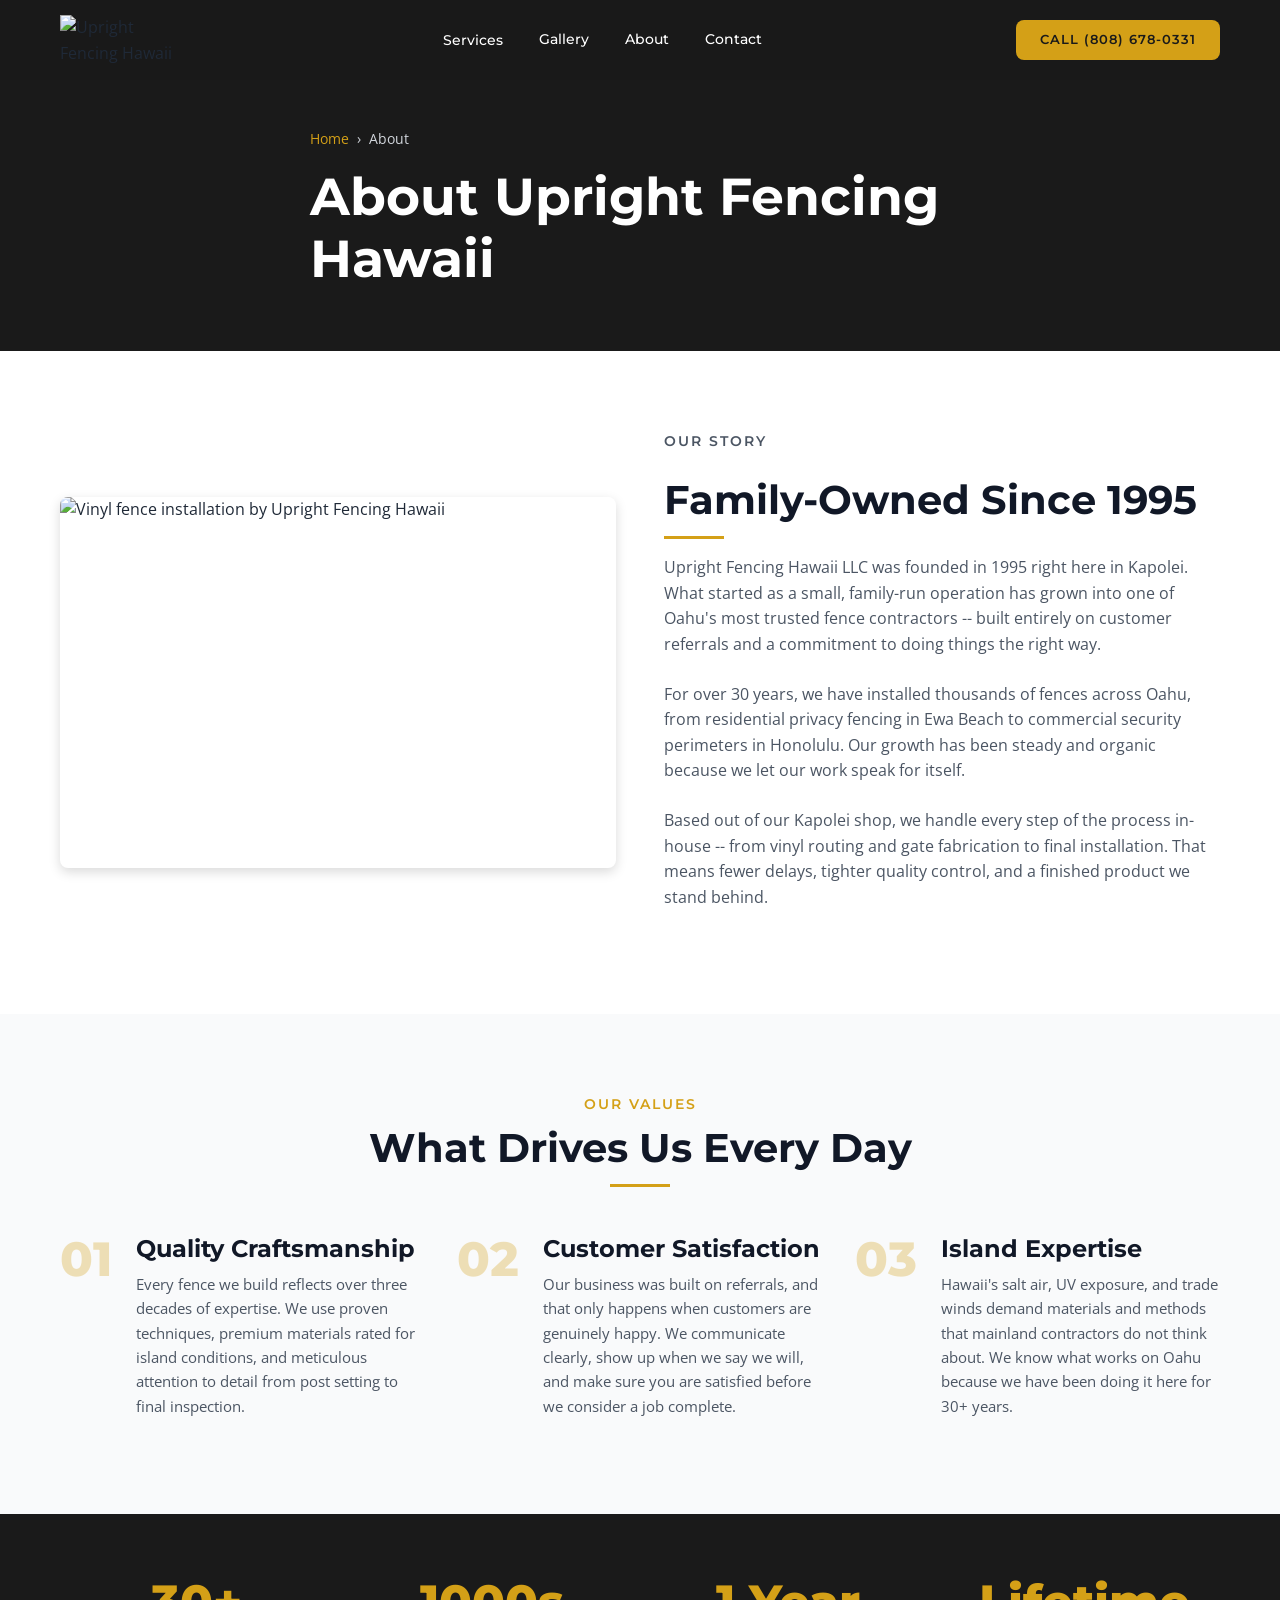
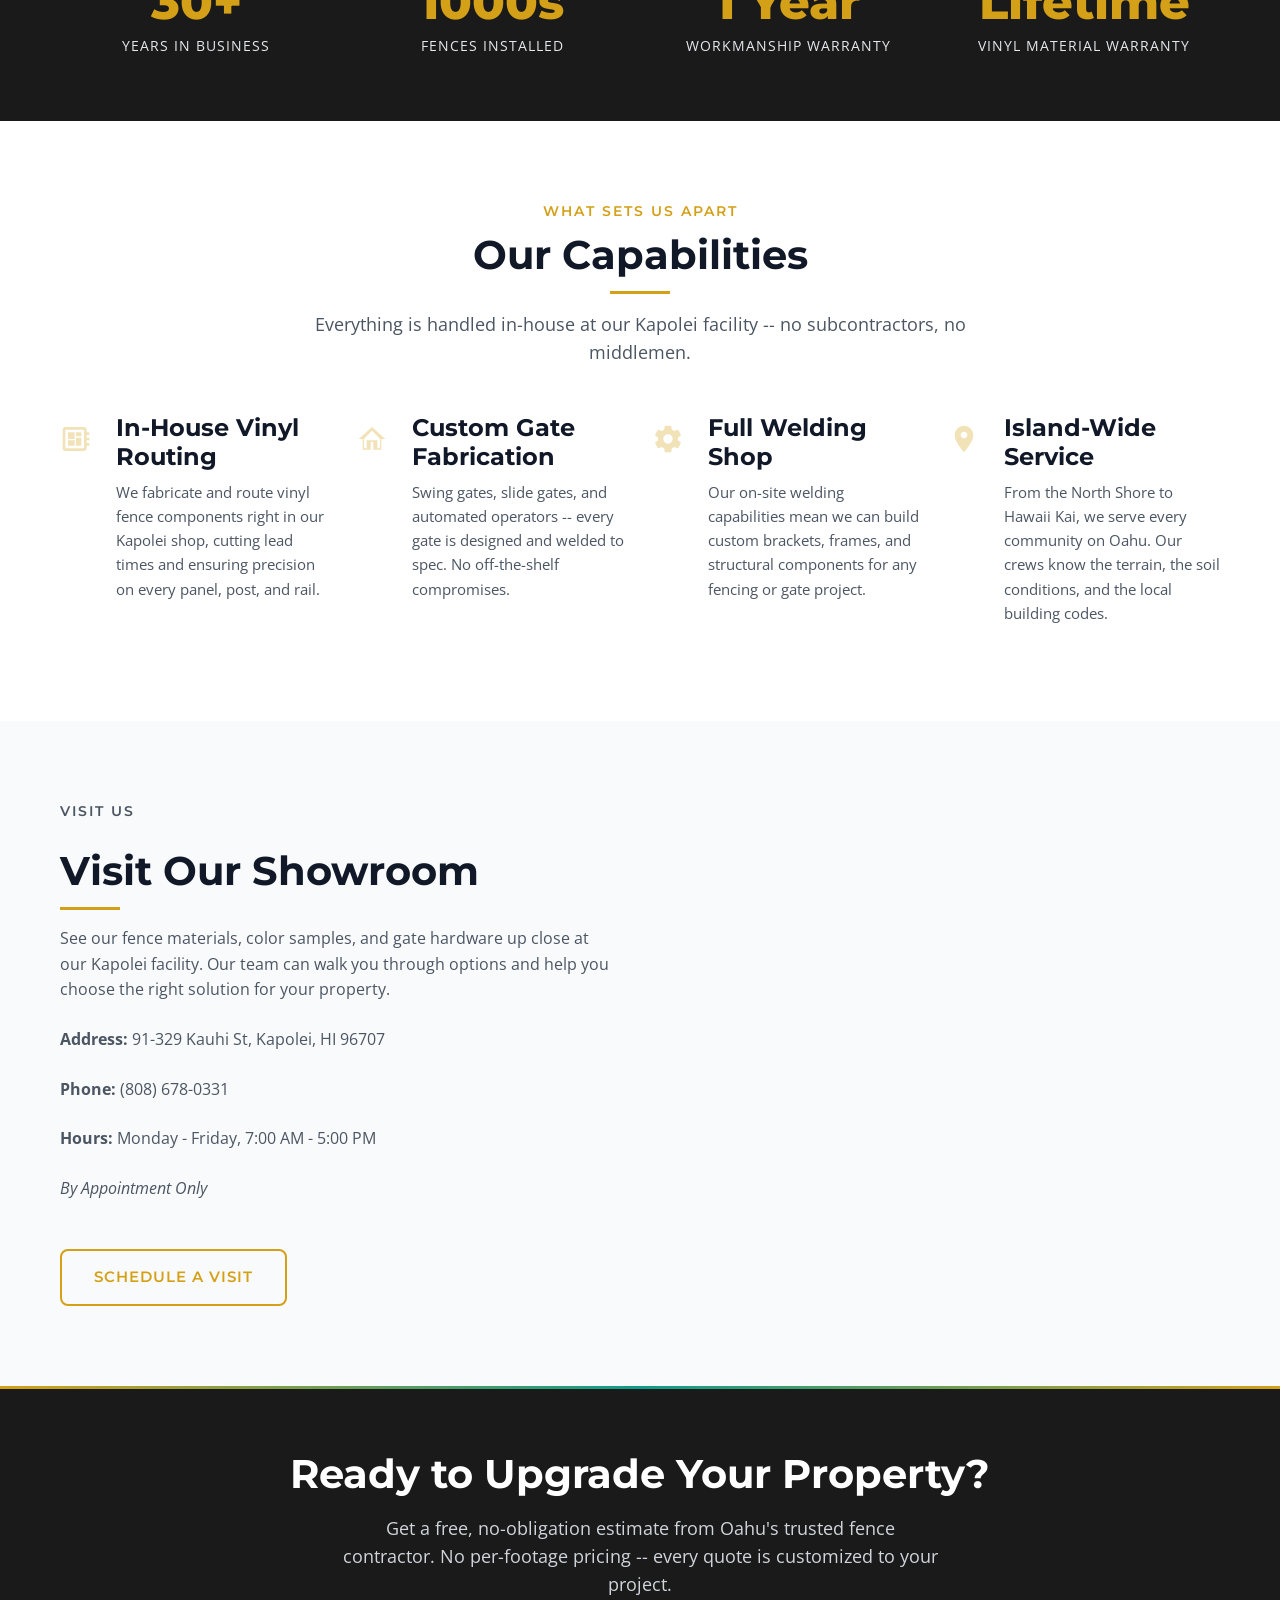
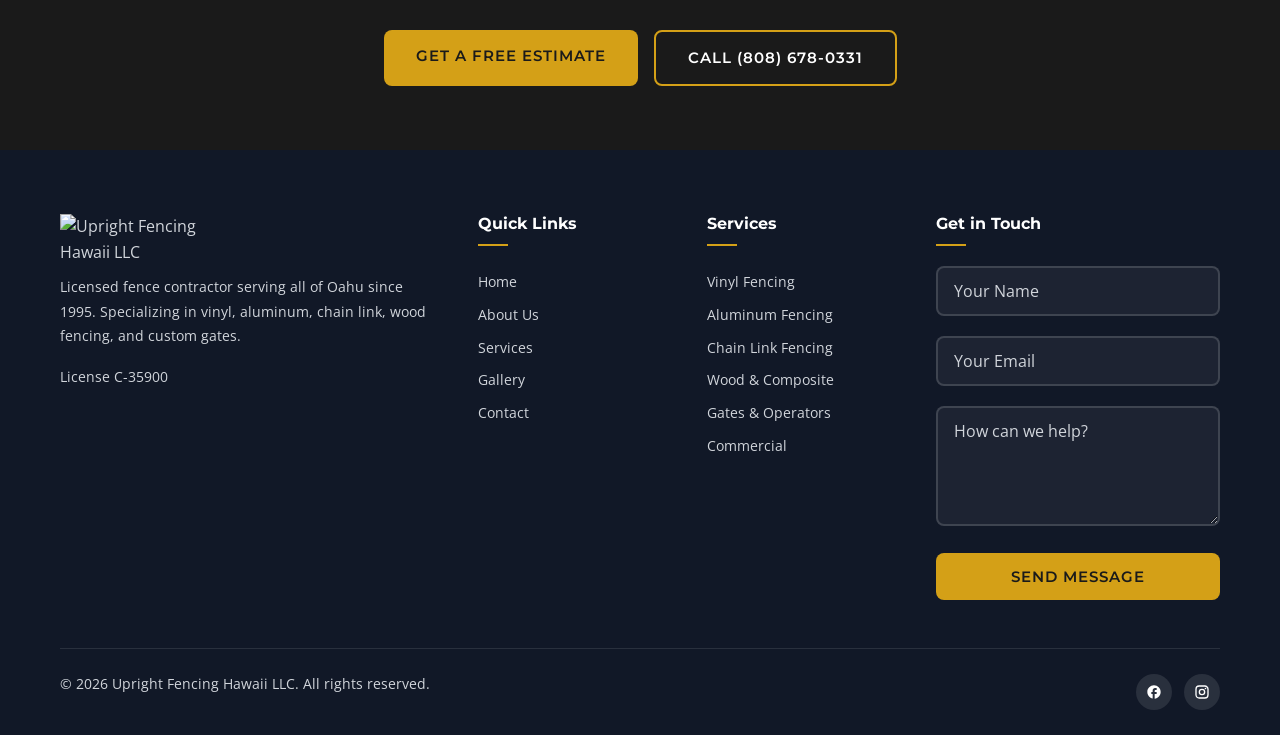
==== about.html @ 3d5734d8 "Complete Upright Fencing Hawaii site rebuild - 11 HTML pages, CSS, JS, sitemap, robots.txt Co-Author" ====
<!DOCTYPE html>
<html lang="en">
<head>
  <meta charset="UTF-8">
  <meta name="viewport" content="width=device-width, initial-scale=1.0">
  <title>About Upright Fencing Hawaii | 30+ Years Serving Oahu</title>
  <meta name="description" content="Family-owned fence contractor in Kapolei since 1995. In-house vinyl fabrication, custom gate welding, and expert installation across Oahu. License C-35900.">
  <link rel="canonical" href="https://uprightfencing.com/about.html">
  <meta property="og:title" content="About Upright Fencing Hawaii | 30+ Years Serving Oahu">
  <meta property="og:description" content="Family-owned fence contractor in Kapolei since 1995. In-house vinyl fabrication, custom gate welding, and expert installation across Oahu.">
  <meta property="og:image" content="https://uprightfencing.com/images/upright-logo.jpg">
  <meta property="og:url" content="https://uprightfencing.com/about.html">
  <meta property="og:type" content="website">
  <meta name="twitter:card" content="summary_large_image">
  <link rel="preconnect" href="https://fonts.googleapis.com">
  <link rel="preconnect" href="https://fonts.gstatic.com" crossorigin>
  <link href="https://fonts.googleapis.com/css2?family=Montserrat:wght@400;500;600;700;800&family=Open+Sans:wght@400;500;600&display=swap" rel="stylesheet">
  <link rel="stylesheet" href="css/style.css">

  <!-- LocalBusiness Schema -->
  <script type="application/ld+json">
  {
    "@context": "https://schema.org",
    "@type": "FenceContractor",
    "name": "Upright Fencing Hawaii LLC",
    "image": "https://uprightfencing.com/images/upright-logo.jpg",
    "url": "https://uprightfencing.com",
    "telephone": "(808) 678-0331",
    "address": {
      "@type": "PostalAddress",
      "streetAddress": "91-329 Kauhi Street",
      "addressLocality": "Kapolei",
      "addressRegion": "HI",
      "postalCode": "96707",
      "addressCountry": "US"
    },
    "geo": {
      "@type": "GeoCoordinates",
      "latitude": 21.3340,
      "longitude": -158.0858
    },
    "areaServed": {
      "@type": "Place",
      "name": "Oahu, Hawaii"
    },
    "foundingDate": "1995",
    "description": "Licensed fence contractor serving Oahu since 1995. Specializing in vinyl, aluminum, chain link, wood fencing and custom gates.",
    "priceRange": "$$",
    "openingHours": "Mo-Fr 07:00-17:00",
    "sameAs": [
      "https://www.facebook.com/689388351118284",
      "https://www.instagram.com/uprightfencinghawaii/"
    ],
    "hasCredential": {
      "@type": "EducationalOccupationalCredential",
      "credentialCategory": "Contractor License",
      "recognizedBy": {
        "@type": "Organization",
        "name": "State of Hawaii"
      },
      "name": "C-35900"
    }
  }
  </script>
</head>
<body>
  <!-- Preloader -->
  <div class="preloader" aria-hidden="true">
    <img src="images/upright-logo.jpg" alt="Upright Fencing Hawaii" width="280" height="108">
  </div>

  <!-- Header -->
  <header class="site-header">
    <div class="header-inner">
      <a href="index.html" class="header-logo">
        <img src="images/upright-logo.jpg" alt="Upright Fencing Hawaii LLC" width="200" height="77">
      </a>

      <nav class="nav-links">
        <div class="nav-dropdown">
          <a href="services.html">Services</a>
          <div class="dropdown-menu">
            <a href="vinyl-fencing.html">Vinyl Fencing</a>
            <a href="aluminum-fencing.html">Aluminum Fencing</a>
            <a href="chain-link-fencing.html">Chain Link Fencing</a>
            <a href="wood-fencing.html">Wood &amp; Composite</a>
            <a href="gates.html">Gates &amp; Operators</a>
            <a href="commercial-fencing.html">Commercial &amp; Industrial</a>
          </div>
        </div>
        <a href="gallery.html">Gallery</a>
        <a href="about.html">About</a>
        <a href="contact.html">Contact</a>
      </nav>

      <div class="header-cta">
        <a href="tel:8086780331" class="btn btn-primary">Call (808) 678-0331</a>
      </div>

      <button class="hamburger" aria-label="Toggle navigation">
        <span></span><span></span><span></span>
      </button>
    </div>
  </header>

  <!-- Mobile Menu -->
  <div class="mobile-overlay"></div>
  <nav class="mobile-menu">
    <a href="index.html">Home</a>
    <a href="services.html">Services</a>
    <div class="mobile-sub">
      <a href="vinyl-fencing.html">Vinyl Fencing</a>
      <a href="aluminum-fencing.html">Aluminum Fencing</a>
      <a href="chain-link-fencing.html">Chain Link Fencing</a>
      <a href="wood-fencing.html">Wood &amp; Composite</a>
      <a href="gates.html">Gates &amp; Operators</a>
      <a href="commercial-fencing.html">Commercial &amp; Industrial</a>
    </div>
    <a href="gallery.html">Gallery</a>
    <a href="about.html">About</a>
    <a href="contact.html">Contact</a>
    <div class="mobile-menu-cta">
      <a href="tel:8086780331" class="btn btn-primary">Call (808) 678-0331</a>
    </div>
  </nav>

  <main>
    <!-- Page Hero -->
    <section class="page-hero">
      <img class="hero-bg" src="images/874_Upright_Fencing.jpg" alt="Upright Fencing Hawaii fence installation" width="874" height="600" loading="eager">
      <div class="hero-overlay"></div>
      <div class="container hero-content">
        <nav class="breadcrumb" aria-label="Breadcrumb">
          <a href="index.html">Home</a> <span>&rsaquo;</span> <span>About</span>
        </nav>
        <h1>About Upright Fencing Hawaii</h1>
      </div>
    </section>

    <!-- Company Story -->
    <section class="section">
      <div class="container">
        <div class="split-section">
          <div class="split-image reveal">
            <img src="images/600_HPIM0791.JPG" alt="Vinyl fence installation by Upright Fencing Hawaii" loading="lazy" width="600" height="400">
          </div>
          <div class="split-text reveal">
            <p class="section-label">Our Story</p>
            <h2>Family-Owned Since 1995</h2>
            <p>Upright Fencing Hawaii LLC was founded in 1995 right here in Kapolei. What started as a small, family-run operation has grown into one of Oahu's most trusted fence contractors -- built entirely on customer referrals and a commitment to doing things the right way.</p>
            <p>For over 30 years, we have installed thousands of fences across Oahu, from residential privacy fencing in Ewa Beach to commercial security perimeters in Honolulu. Our growth has been steady and organic because we let our work speak for itself.</p>
            <p>Based out of our Kapolei shop, we handle every step of the process in-house -- from vinyl routing and gate fabrication to final installation. That means fewer delays, tighter quality control, and a finished product we stand behind.</p>
          </div>
        </div>
      </div>
    </section>

    <!-- Our Values -->
    <section class="section section-alt">
      <div class="container">
        <div class="text-center" style="margin-bottom: 3rem;">
          <p class="section-label">Our Values</p>
          <h2 class="section-title centered">What Drives Us Every Day</h2>
        </div>
        <div class="grid-3">
          <div class="benefit-card reveal">
            <div class="benefit-number">01</div>
            <div class="benefit-content">
              <h3>Quality Craftsmanship</h3>
              <p>Every fence we build reflects over three decades of expertise. We use proven techniques, premium materials rated for island conditions, and meticulous attention to detail from post setting to final inspection.</p>
            </div>
          </div>
          <div class="benefit-card reveal">
            <div class="benefit-number">02</div>
            <div class="benefit-content">
              <h3>Customer Satisfaction</h3>
              <p>Our business was built on referrals, and that only happens when customers are genuinely happy. We communicate clearly, show up when we say we will, and make sure you are satisfied before we consider a job complete.</p>
            </div>
          </div>
          <div class="benefit-card reveal">
            <div class="benefit-number">03</div>
            <div class="benefit-content">
              <h3>Island Expertise</h3>
              <p>Hawaii's salt air, UV exposure, and trade winds demand materials and methods that mainland contractors do not think about. We know what works on Oahu because we have been doing it here for 30+ years.</p>
            </div>
          </div>
        </div>
      </div>
    </section>

    <!-- Stats -->
    <section class="stats">
      <div class="container">
        <div class="grid-4">
          <div class="stat-item">
            <div class="stat-number" data-count="30" data-suffix="+">30+</div>
            <div class="stat-label">Years in Business</div>
          </div>
          <div class="stat-item">
            <div class="stat-number" data-count="1000" data-suffix="s">1000s</div>
            <div class="stat-label">Fences Installed</div>
          </div>
          <div class="stat-item">
            <div class="stat-number" data-count="1" data-suffix=" Year">1 Year</div>
            <div class="stat-label">Workmanship Warranty</div>
          </div>
          <div class="stat-item">
            <div class="stat-number">Lifetime</div>
            <div class="stat-label">Vinyl Material Warranty</div>
          </div>
        </div>
      </div>
    </section>

    <!-- Our Capabilities -->
    <section class="section">
      <div class="container">
        <div class="text-center" style="margin-bottom: 3rem;">
          <p class="section-label">What Sets Us Apart</p>
          <h2 class="section-title centered">Our Capabilities</h2>
          <p class="section-subtitle centered">Everything is handled in-house at our Kapolei facility -- no subcontractors, no middlemen.</p>
        </div>
        <div class="grid-4">
          <div class="benefit-card reveal">
            <div class="benefit-number">
              <svg viewBox="0 0 24 24" width="32" height="32" style="fill: var(--gold);"><path d="M22 9V7h-2V5c0-1.1-.9-2-2-2H4c-1.1 0-2 .9-2 2v14c0 1.1.9 2 2 2h14c1.1 0 2-.9 2-2v-2h2v-2h-2v-2h2v-2h-2V9h2zm-4 10H4V5h14v14zM6 13h5v4H6v-4zm6-6h4v3h-4V7zM6 7h5v5H6V7zm6 4h4v6h-4v-6z"/></svg>
            </div>
            <div class="benefit-content">
              <h3>In-House Vinyl Routing</h3>
              <p>We fabricate and route vinyl fence components right in our Kapolei shop, cutting lead times and ensuring precision on every panel, post, and rail.</p>
            </div>
          </div>
          <div class="benefit-card reveal">
            <div class="benefit-number">
              <svg viewBox="0 0 24 24" width="32" height="32" style="fill: var(--gold);"><path d="M12 3L2 12h3v8h6v-6h2v6h6v-8h3L12 3zm0 2.84L18 12v7h-2v-6H8v6H6v-7l6-6.16z"/></svg>
            </div>
            <div class="benefit-content">
              <h3>Custom Gate Fabrication</h3>
              <p>Swing gates, slide gates, and automated operators -- every gate is designed and welded to spec. No off-the-shelf compromises.</p>
            </div>
          </div>
          <div class="benefit-card reveal">
            <div class="benefit-number">
              <svg viewBox="0 0 24 24" width="32" height="32" style="fill: var(--gold);"><path d="M19.43 12.98c.04-.32.07-.64.07-.98s-.03-.66-.07-.98l2.11-1.65c.19-.15.24-.42.12-.64l-2-3.46c-.12-.22-.39-.3-.61-.22l-2.49 1c-.52-.4-1.08-.73-1.69-.98l-.38-2.65C14.46 2.18 14.25 2 14 2h-4c-.25 0-.46.18-.49.42l-.38 2.65c-.61.25-1.17.59-1.69.98l-2.49-1c-.23-.09-.49 0-.61.22l-2 3.46c-.13.22-.07.49.12.64l2.11 1.65c-.04.32-.07.65-.07.98s.03.66.07.98l-2.11 1.65c-.19.15-.24.42-.12.64l2 3.46c.12.22.39.3.61.22l2.49-1c.52.4 1.08.73 1.69.98l.38 2.65c.03.24.24.42.49.42h4c.25 0 .46-.18.49-.42l.38-2.65c.61-.25 1.17-.59 1.69-.98l2.49 1c.23.09.49 0 .61-.22l2-3.46c.12-.22.07-.49-.12-.64l-2.11-1.65zM12 15.5c-1.93 0-3.5-1.57-3.5-3.5s1.57-3.5 3.5-3.5 3.5 1.57 3.5 3.5-1.57 3.5-3.5 3.5z"/></svg>
            </div>
            <div class="benefit-content">
              <h3>Full Welding Shop</h3>
              <p>Our on-site welding capabilities mean we can build custom brackets, frames, and structural components for any fencing or gate project.</p>
            </div>
          </div>
          <div class="benefit-card reveal">
            <div class="benefit-number">
              <svg viewBox="0 0 24 24" width="32" height="32" style="fill: var(--gold);"><path d="M12 2C8.13 2 5 5.13 5 9c0 5.25 7 13 7 13s7-7.75 7-13c0-3.87-3.13-7-7-7zm0 9.5c-1.38 0-2.5-1.12-2.5-2.5s1.12-2.5 2.5-2.5 2.5 1.12 2.5 2.5-1.12 2.5-2.5 2.5z"/></svg>
            </div>
            <div class="benefit-content">
              <h3>Island-Wide Service</h3>
              <p>From the North Shore to Hawaii Kai, we serve every community on Oahu. Our crews know the terrain, the soil conditions, and the local building codes.</p>
            </div>
          </div>
        </div>
      </div>
    </section>

    <!-- Showroom -->
    <section class="section section-alt">
      <div class="container">
        <div class="split-section">
          <div class="split-text reveal">
            <p class="section-label">Visit Us</p>
            <h2>Visit Our Showroom</h2>
            <p>See our fence materials, color samples, and gate hardware up close at our Kapolei facility. Our team can walk you through options and help you choose the right solution for your property.</p>
            <div style="margin-top: 1.5rem;">
              <p><strong>Address:</strong> 91-329 Kauhi St, Kapolei, HI 96707</p>
              <p><strong>Phone:</strong> <a href="tel:8086780331">(808) 678-0331</a></p>
              <p><strong>Hours:</strong> Monday - Friday, 7:00 AM - 5:00 PM</p>
              <p style="margin-top: 1rem; font-style: italic;">By Appointment Only</p>
            </div>
            <a href="contact.html" class="btn btn-outline" style="margin-top: 1.5rem;">Schedule a Visit</a>
          </div>
          <div class="split-image reveal">
            <iframe src="https://www.google.com/maps/embed?pb=!1m18!1m12!1m3!1d3718.123456!2d-158.0858!3d21.3340!2m3!1f0!2f0!3f0!3m2!1i1024!2i768!4f13.1!3m3!1m2!1s0x0%3A0x0!2zMjHCsDIwJzAyLjQiTiAxNTjCsDA1JzA4LjkiVw!5e0!3m2!1sen!2sus!4v1234567890" width="600" height="400" style="border:0; border-radius: 12px; width: 100%; height: 100%; min-height: 350px;" allowfullscreen="" loading="lazy" referrerpolicy="no-referrer-when-downgrade" title="Upright Fencing Hawaii location"></iframe>
          </div>
        </div>
      </div>
    </section>

    <!-- CTA Banner -->
    <section class="cta-banner">
      <div class="container">
        <h2>Ready to Upgrade Your Property?</h2>
        <p>Get a free, no-obligation estimate from Oahu's trusted fence contractor. No per-footage pricing -- every quote is customized to your project.</p>
        <div class="cta-buttons">
          <a href="contact.html" class="btn btn-primary">Get a Free Estimate</a>
          <a href="tel:8086780331" class="btn btn-secondary">Call (808) 678-0331</a>
        </div>
      </div>
    </section>
  </main>

  <!-- Footer -->
  <footer class="site-footer">
    <div class="container">
      <div class="footer-grid">
        <div class="footer-brand">
          <img src="images/upright-logo.jpg" alt="Upright Fencing Hawaii LLC" width="180" height="69">
          <p>Licensed fence contractor serving all of Oahu since 1995. Specializing in vinyl, aluminum, chain link, wood fencing, and custom gates.</p>
          <p style="margin-top: 0.5rem; font-size: 0.85rem;">License C-35900</p>
        </div>

        <div class="footer-col">
          <h4>Quick Links</h4>
          <div class="footer-links">
            <a href="index.html">Home</a>
            <a href="about.html">About Us</a>
            <a href="services.html">Services</a>
            <a href="gallery.html">Gallery</a>
            <a href="contact.html">Contact</a>
          </div>
        </div>

        <div class="footer-col">
          <h4>Services</h4>
          <div class="footer-links">
            <a href="vinyl-fencing.html">Vinyl Fencing</a>
            <a href="aluminum-fencing.html">Aluminum Fencing</a>
            <a href="chain-link-fencing.html">Chain Link Fencing</a>
            <a href="wood-fencing.html">Wood &amp; Composite</a>
            <a href="gates.html">Gates &amp; Operators</a>
            <a href="commercial-fencing.html">Commercial</a>
          </div>
        </div>

        <div class="footer-col footer-contact">
          <h4>Get in Touch</h4>
          <form action="https://formspree.io/f/YOUR_FORM_ID" method="POST">
            <div class="form-group">
              <input type="text" name="name" placeholder="Your Name" required>
            </div>
            <div class="form-group">
              <input type="email" name="email" placeholder="Your Email" required>
            </div>
            <div class="form-group">
              <textarea name="message" placeholder="How can we help?" rows="3" required></textarea>
            </div>
            <button type="submit" class="btn btn-primary" style="width: 100%;">Send Message</button>
          </form>
        </div>
      </div>

      <div class="footer-bottom">
        <p>&copy; <span class="current-year">2026</span> Upright Fencing Hawaii LLC. All rights reserved.</p>
        <div class="social-links">
          <a href="https://www.facebook.com/689388351118284" target="_blank" rel="noopener noreferrer" aria-label="Facebook">
            <svg viewBox="0 0 24 24"><path d="M22 12c0-5.52-4.48-10-10-10S2 6.48 2 12c0 4.84 3.44 8.87 8 9.8V15H8v-3h2V9.5C10 7.57 11.57 6 13.5 6H16v3h-2c-.55 0-1 .45-1 1v2h3v3h-3v6.95c5.05-.5 9-4.76 9-9.95z"/></svg>
          </a>
          <a href="https://www.instagram.com/uprightfencinghawaii/" target="_blank" rel="noopener noreferrer" aria-label="Instagram">
            <svg viewBox="0 0 24 24"><path d="M7.8 2h8.4C19.4 2 22 4.6 22 7.8v8.4a5.8 5.8 0 01-5.8 5.8H7.8C4.6 22 2 19.4 2 16.2V7.8A5.8 5.8 0 017.8 2zm-.2 2A3.6 3.6 0 004 7.6v8.8C4 18.39 5.61 20 7.6 20h8.8a3.6 3.6 0 003.6-3.6V7.6C20 5.61 18.39 4 16.4 4H7.6zm9.65 1.5a1.25 1.25 0 110 2.5 1.25 1.25 0 010-2.5zM12 7a5 5 0 110 10 5 5 0 010-10zm0 2a3 3 0 100 6 3 3 0 000-6z"/></svg>
          </a>
        </div>
      </div>
    </div>
  </footer>

  <!-- Lightbox -->
  <div class="lightbox">
    <button class="lightbox-close" aria-label="Close">&times;</button>
    <img src="" alt="">
  </div>

  <script src="https://cdnjs.cloudflare.com/ajax/libs/gsap/3.12.5/gsap.min.js"></script>
  <script src="https://cdnjs.cloudflare.com/ajax/libs/gsap/3.12.5/ScrollTrigger.min.js"></script>
  <script src="js/main.js"></script>
</body>
</html>
---- css/style.css ----
/* ============================================
   UPRIGHT FENCING HAWAII LLC - Main Stylesheet
   ============================================ */

/* --- Reset & Base --- */
*, *::before, *::after {
  margin: 0;
  padding: 0;
  box-sizing: border-box;
}

html {
  scroll-behavior: smooth;
  -webkit-text-size-adjust: 100%;
}

body {
  font-family: var(--font-body);
  font-size: 16px;
  line-height: 1.6;
  color: var(--gray-800);
  background: var(--white);
  overflow-x: hidden;
}

img {
  max-width: 100%;
  height: auto;
  display: block;
}

a {
  color: inherit;
  text-decoration: none;
}

ul, ol {
  list-style: none;
}

button {
  cursor: pointer;
  border: none;
  background: none;
  font-family: inherit;
}

/* --- CSS Custom Properties --- */
:root {
  --black: #1a1a1a;
  --gold: #D4A017;
  --gold-light: #E8B830;
  --gold-dark: #B8860B;
  --teal: #0E9C8A;
  --teal-dark: #0A7A6C;
  --white: #ffffff;
  --gray-50: #f9fafb;
  --gray-100: #f3f4f6;
  --gray-200: #e5e7eb;
  --gray-300: #d1d5db;
  --gray-600: #4b5563;
  --gray-800: #1f2937;
  --gray-900: #111827;
  --font-heading: 'Montserrat', system-ui, -apple-system, sans-serif;
  --font-body: 'Open Sans', system-ui, -apple-system, sans-serif;
  --max-width: 1200px;
  --header-height: 80px;
  --transition: 0.3s ease;
  --shadow-sm: 0 1px 3px rgba(0,0,0,0.12);
  --shadow-md: 0 4px 12px rgba(0,0,0,0.15);
  --shadow-lg: 0 8px 30px rgba(0,0,0,0.2);
  --radius: 8px;
}

/* --- Typography --- */
h1, h2, h3, h4, h5, h6 {
  font-family: var(--font-heading);
  font-weight: 700;
  line-height: 1.2;
  color: var(--gray-900);
}

h1 { font-size: clamp(2rem, 5vw, 3.25rem); }
h2 { font-size: clamp(1.5rem, 4vw, 2.5rem); }
h3 { font-size: clamp(1.2rem, 3vw, 1.5rem); }
h4 { font-size: 1.125rem; }

p { margin-bottom: 1rem; }

.section-label {
  font-family: var(--font-heading);
  font-size: 0.85rem;
  font-weight: 600;
  text-transform: uppercase;
  letter-spacing: 2px;
  color: var(--gold);
  margin-bottom: 0.5rem;
}

.section-title {
  margin-bottom: 1rem;
  position: relative;
}

.section-title::after {
  content: '';
  display: block;
  width: 60px;
  height: 3px;
  background: var(--gold);
  margin-top: 0.75rem;
}

.section-title.centered::after {
  margin-left: auto;
  margin-right: auto;
}

.section-subtitle {
  font-size: 1.1rem;
  color: var(--gray-600);
  max-width: 700px;
}

.section-subtitle.centered {
  margin-left: auto;
  margin-right: auto;
}

.text-center { text-align: center; }

/* --- Layout Helpers --- */
.container {
  width: 100%;
  max-width: var(--max-width);
  margin: 0 auto;
  padding: 0 1.25rem;
}

.section {
  padding: 5rem 0;
}

.section-alt {
  background: var(--gray-50);
}

.grid-2 {
  display: grid;
  grid-template-columns: 1fr;
  gap: 2rem;
}

.grid-3 {
  display: grid;
  grid-template-columns: 1fr;
  gap: 2rem;
}

.grid-4 {
  display: grid;
  grid-template-columns: 1fr;
  gap: 1.5rem;
}

@media (min-width: 768px) {
  .grid-2 { grid-template-columns: repeat(2, 1fr); }
  .grid-3 { grid-template-columns: repeat(2, 1fr); }
  .grid-4 { grid-template-columns: repeat(2, 1fr); }
}

@media (min-width: 1024px) {
  .grid-3 { grid-template-columns: repeat(3, 1fr); }
  .grid-4 { grid-template-columns: repeat(4, 1fr); }
}

/* --- Buttons --- */
.btn {
  display: inline-block;
  padding: 0.875rem 2rem;
  font-family: var(--font-heading);
  font-size: 0.95rem;
  font-weight: 600;
  text-transform: uppercase;
  letter-spacing: 1px;
  border-radius: var(--radius);
  transition: all var(--transition);
  text-align: center;
}

.btn-primary {
  background: var(--gold);
  color: var(--black);
}

.btn-primary:hover {
  background: var(--gold-light);
  transform: translateY(-2px);
  box-shadow: var(--shadow-md);
}

.btn-secondary {
  background: transparent;
  color: var(--white);
  border: 2px solid var(--gold);
}

.btn-secondary:hover {
  background: var(--gold);
  color: var(--black);
  transform: translateY(-2px);
}

.btn-teal {
  background: var(--teal);
  color: var(--white);
}

.btn-teal:hover {
  background: var(--teal-dark);
  transform: translateY(-2px);
  box-shadow: var(--shadow-md);
}

.btn-outline {
  background: transparent;
  color: var(--gold);
  border: 2px solid var(--gold);
}

.btn-outline:hover {
  background: var(--gold);
  color: var(--black);
}

/* --- Preloader --- */
.preloader {
  position: fixed;
  top: 0;
  left: 0;
  width: 100%;
  height: 100%;
  background: var(--black);
  display: flex;
  align-items: center;
  justify-content: center;
  z-index: 9999;
  transition: opacity 0.5s ease, visibility 0.5s ease;
}

.preloader.hidden {
  opacity: 0;
  visibility: hidden;
  pointer-events: none;
}

.preloader img {
  max-width: 280px;
  animation: preloaderPulse 1.5s ease-in-out infinite;
}

@keyframes preloaderPulse {
  0%, 100% { opacity: 0.6; transform: scale(0.95); }
  50% { opacity: 1; transform: scale(1); }
}

/* Safety Net 1: CSS auto-hide at 4 seconds */
@keyframes forceHidePreloader {
  to { opacity: 0; visibility: hidden; pointer-events: none; }
}

.preloader {
  animation: forceHidePreloader 0s 4s forwards;
}

/* --- Header & Navigation --- */
.site-header {
  position: fixed;
  top: 0;
  left: 0;
  width: 100%;
  height: var(--header-height);
  z-index: 1000;
  background: rgba(26, 26, 26, 0.95);
  backdrop-filter: blur(10px);
  transition: box-shadow var(--transition);
}

.site-header.scrolled {
  box-shadow: 0 2px 20px rgba(0,0,0,0.3);
}

.header-inner {
  display: flex;
  align-items: center;
  justify-content: space-between;
  height: 100%;
  max-width: var(--max-width);
  margin: 0 auto;
  padding: 0 1.25rem;
}

.header-logo img {
  height: 50px;
  width: auto;
}

.nav-links {
  display: none;
  align-items: center;
  gap: 0.25rem;
}

.nav-links a {
  color: var(--white);
  font-family: var(--font-heading);
  font-size: 0.9rem;
  font-weight: 500;
  padding: 0.5rem 1rem;
  border-radius: var(--radius);
  transition: color var(--transition);
  position: relative;
}

.nav-links a:hover,
.nav-links a.active {
  color: var(--gold);
}

/* Services dropdown */
.nav-dropdown {
  position: relative;
}

.nav-dropdown .dropdown-menu {
  position: absolute;
  top: 100%;
  left: 0;
  background: var(--gray-900);
  border-radius: var(--radius);
  padding: 0.5rem 0;
  min-width: 240px;
  opacity: 0;
  visibility: hidden;
  transform: translateY(10px);
  transition: all var(--transition);
  box-shadow: var(--shadow-lg);
}

.nav-dropdown:hover .dropdown-menu {
  opacity: 1;
  visibility: visible;
  transform: translateY(0);
}

.dropdown-menu a {
  display: block;
  padding: 0.6rem 1.25rem;
  font-size: 0.85rem;
  white-space: nowrap;
}

.dropdown-menu a:hover {
  background: rgba(212, 160, 23, 0.1);
}

.header-cta {
  display: none;
}

.header-cta .btn {
  padding: 0.6rem 1.5rem;
  font-size: 0.8rem;
}

/* Hamburger */
.hamburger {
  display: flex;
  flex-direction: column;
  gap: 5px;
  padding: 0.5rem;
  z-index: 1001;
}

.hamburger span {
  display: block;
  width: 26px;
  height: 2px;
  background: var(--white);
  transition: all var(--transition);
}

.hamburger.active span:nth-child(1) {
  transform: rotate(45deg) translate(5px, 5px);
}

.hamburger.active span:nth-child(2) {
  opacity: 0;
}

.hamburger.active span:nth-child(3) {
  transform: rotate(-45deg) translate(5px, -5px);
}

/* Mobile Menu */
.mobile-menu {
  position: fixed;
  top: 0;
  right: -100%;
  width: 100%;
  max-width: 360px;
  height: 100vh;
  background: var(--gray-900);
  z-index: 999;
  padding: 6rem 2rem 2rem;
  transition: right var(--transition);
  overflow-y: auto;
}

.mobile-menu.active {
  right: 0;
}

.mobile-menu a {
  display: block;
  color: var(--white);
  font-family: var(--font-heading);
  font-size: 1.1rem;
  font-weight: 500;
  padding: 0.75rem 0;
  border-bottom: 1px solid rgba(255,255,255,0.1);
}

.mobile-menu a:hover {
  color: var(--gold);
}

.mobile-menu .mobile-sub {
  padding-left: 1rem;
}

.mobile-menu .mobile-sub a {
  font-size: 0.95rem;
  color: var(--gray-300);
}

.mobile-menu-cta {
  margin-top: 2rem;
}

.mobile-menu-cta .btn {
  display: block;
  text-align: center;
}

.mobile-overlay {
  position: fixed;
  top: 0;
  left: 0;
  width: 100%;
  height: 100%;
  background: rgba(0,0,0,0.5);
  z-index: 998;
  opacity: 0;
  visibility: hidden;
  transition: all var(--transition);
}

.mobile-overlay.active {
  opacity: 1;
  visibility: visible;
}

@media (min-width: 1024px) {
  .nav-links { display: flex; }
  .header-cta { display: block; }
  .hamburger { display: none; }
}

/* --- Hero --- */
.hero {
  position: relative;
  min-height: 90vh;
  display: flex;
  align-items: center;
  padding: calc(var(--header-height) + 2rem) 0 4rem;
  background: var(--black);
  overflow: hidden;
}

.hero-bg {
  position: absolute;
  top: 0;
  left: 0;
  width: 100%;
  height: 100%;
  object-fit: cover;
  opacity: 0.4;
}

.hero-overlay {
  position: absolute;
  top: 0;
  left: 0;
  width: 100%;
  height: 100%;
  background: linear-gradient(135deg, rgba(26,26,26,0.85) 0%, rgba(26,26,26,0.5) 100%);
}

.hero-content {
  position: relative;
  z-index: 2;
  max-width: 700px;
}

.hero h1 {
  color: var(--white);
  margin-bottom: 1.25rem;
  font-weight: 800;
}

.hero h1 span {
  color: var(--gold);
}

.hero-subtitle {
  color: var(--gray-200);
  font-size: 1.2rem;
  margin-bottom: 2rem;
}

.hero-buttons {
  display: flex;
  flex-wrap: wrap;
  gap: 1rem;
  margin-bottom: 2.5rem;
}

.hero-trust {
  display: flex;
  flex-wrap: wrap;
  gap: 1.5rem;
}

.trust-item {
  display: flex;
  align-items: center;
  gap: 0.5rem;
  color: var(--gray-200);
  font-size: 0.9rem;
  font-weight: 500;
}

.trust-item .trust-icon {
  width: 20px;
  height: 20px;
  fill: var(--gold);
  flex-shrink: 0;
}

/* Page Hero (subpages) */
.page-hero {
  position: relative;
  padding: calc(var(--header-height) + 3rem) 0 3rem;
  background: var(--black);
  overflow: hidden;
  min-height: 300px;
  display: flex;
  align-items: center;
}

.page-hero .hero-bg {
  opacity: 0.3;
}

.page-hero .hero-overlay {
  background: linear-gradient(135deg, rgba(26,26,26,0.9) 0%, rgba(26,26,26,0.6) 100%);
}

.page-hero-content {
  position: relative;
  z-index: 2;
}

.page-hero h1 {
  color: var(--white);
  margin-bottom: 0.75rem;
}

.page-hero p {
  color: var(--gray-200);
  font-size: 1.1rem;
  max-width: 600px;
}

.breadcrumb {
  display: flex;
  gap: 0.5rem;
  margin-bottom: 1rem;
  font-size: 0.85rem;
}

.breadcrumb a {
  color: var(--gold);
}

.breadcrumb span {
  color: var(--gray-300);
}

/* --- Numbered Benefits --- */
.benefits { padding: 5rem 0; }

.benefit-card {
  display: flex;
  gap: 1.5rem;
  align-items: flex-start;
}

.benefit-number {
  font-family: var(--font-heading);
  font-size: 3rem;
  font-weight: 800;
  color: var(--gold);
  line-height: 1;
  flex-shrink: 0;
  opacity: 0.3;
}

.benefit-content h3 {
  margin-bottom: 0.5rem;
}

.benefit-content p {
  color: var(--gray-600);
  font-size: 0.95rem;
}

/* --- Service Cards --- */
.service-card {
  position: relative;
  border-radius: var(--radius);
  overflow: hidden;
  background: var(--white);
  box-shadow: var(--shadow-sm);
  transition: all var(--transition);
}

.service-card:hover {
  transform: translateY(-4px);
  box-shadow: var(--shadow-lg);
}

.service-card-img {
  height: 220px;
  overflow: hidden;
}

.service-card-img img {
  width: 100%;
  height: 100%;
  object-fit: cover;
  transition: transform 0.6s ease;
}

.service-card:hover .service-card-img img {
  transform: scale(1.05);
}

.service-card-body {
  padding: 1.5rem;
  border-left: 3px solid transparent;
  transition: border-color var(--transition);
}

.service-card:hover .service-card-body {
  border-left-color: var(--gold);
}

.service-card-body h3 {
  margin-bottom: 0.5rem;
}

.service-card-body p {
  color: var(--gray-600);
  font-size: 0.9rem;
  margin-bottom: 1rem;
}

.service-card-body .card-link {
  color: var(--gold);
  font-family: var(--font-heading);
  font-weight: 600;
  font-size: 0.85rem;
  text-transform: uppercase;
  letter-spacing: 1px;
  display: inline-flex;
  align-items: center;
  gap: 0.4rem;
}

.service-card-body .card-link::after {
  content: '\2192';
  transition: transform var(--transition);
}

.service-card:hover .card-link::after {
  transform: translateX(4px);
}

/* --- Alternating Image/Text --- */
.split-section {
  display: grid;
  grid-template-columns: 1fr;
  gap: 3rem;
  align-items: center;
}

@media (min-width: 768px) {
  .split-section {
    grid-template-columns: 1fr 1fr;
  }

  .split-section.reverse .split-image {
    order: 2;
  }

  .split-section.reverse .split-text {
    order: 1;
  }
}

.split-image img {
  border-radius: var(--radius);
  box-shadow: var(--shadow-md);
  width: 100%;
}

.split-text h2 {
  margin-bottom: 1rem;
}

.split-text h2::after {
  content: '';
  display: block;
  width: 60px;
  height: 3px;
  background: var(--gold);
  margin-top: 0.75rem;
}

.split-text p {
  color: var(--gray-600);
  margin-bottom: 1.5rem;
}

/* --- Stats Counter --- */
.stats {
  background: var(--black);
  padding: 4rem 0;
}

.stat-item {
  text-align: center;
}

.stat-number {
  font-family: var(--font-heading);
  font-size: clamp(2rem, 4vw, 3rem);
  font-weight: 800;
  color: var(--gold);
  line-height: 1;
  margin-bottom: 0.5rem;
}

.stat-label {
  color: var(--gray-200);
  font-size: 0.9rem;
  text-transform: uppercase;
  letter-spacing: 1px;
}

/* --- Testimonials --- */
.testimonial-card {
  background: var(--white);
  border-radius: var(--radius);
  padding: 2rem;
  box-shadow: var(--shadow-sm);
  border-top: 3px solid var(--gold);
}

.testimonial-stars {
  color: var(--gold);
  font-size: 1.1rem;
  margin-bottom: 1rem;
  letter-spacing: 2px;
}

.testimonial-text {
  color: var(--gray-600);
  font-style: italic;
  margin-bottom: 1.5rem;
  line-height: 1.7;
}

.testimonial-author {
  font-family: var(--font-heading);
  font-weight: 600;
  color: var(--gray-800);
}

.testimonial-location {
  font-size: 0.85rem;
  color: var(--gray-600);
}

/* --- FAQ Accordion --- */
.faq-item {
  border: 1px solid var(--gray-200);
  border-radius: var(--radius);
  margin-bottom: 0.75rem;
  overflow: hidden;
}

.faq-question {
  width: 100%;
  display: flex;
  align-items: center;
  justify-content: space-between;
  padding: 1.25rem 1.5rem;
  font-family: var(--font-heading);
  font-size: 1rem;
  font-weight: 600;
  color: var(--gray-800);
  text-align: left;
  background: var(--white);
  cursor: pointer;
  transition: background var(--transition);
}

.faq-question:hover {
  background: var(--gray-50);
}

.faq-icon {
  width: 24px;
  height: 24px;
  flex-shrink: 0;
  position: relative;
}

.faq-icon::before,
.faq-icon::after {
  content: '';
  position: absolute;
  background: var(--gold);
  transition: transform var(--transition);
}

.faq-icon::before {
  width: 14px;
  height: 2px;
  top: 50%;
  left: 50%;
  transform: translate(-50%, -50%);
}

.faq-icon::after {
  width: 2px;
  height: 14px;
  top: 50%;
  left: 50%;
  transform: translate(-50%, -50%);
}

.faq-item.active .faq-icon::after {
  transform: translate(-50%, -50%) rotate(90deg);
}

.faq-answer {
  max-height: 0;
  overflow: hidden;
  transition: max-height 0.4s ease;
}

.faq-answer-inner {
  padding: 0 1.5rem 1.25rem;
  color: var(--gray-600);
  line-height: 1.7;
}

/* --- CTA Banner --- */
.cta-banner {
  background: var(--black);
  padding: 4rem 0;
  text-align: center;
  position: relative;
  overflow: hidden;
}

.cta-banner::before {
  content: '';
  position: absolute;
  top: 0;
  left: 0;
  width: 100%;
  height: 3px;
  background: linear-gradient(90deg, var(--gold), var(--teal), var(--gold));
}

.cta-banner h2 {
  color: var(--white);
  margin-bottom: 1rem;
}

.cta-banner p {
  color: var(--gray-300);
  font-size: 1.1rem;
  margin-bottom: 2rem;
  max-width: 600px;
  margin-left: auto;
  margin-right: auto;
}

.cta-buttons {
  display: flex;
  flex-wrap: wrap;
  gap: 1rem;
  justify-content: center;
}

/* --- Gallery Grid --- */
.gallery-filters {
  display: flex;
  flex-wrap: wrap;
  gap: 0.5rem;
  justify-content: center;
  margin-bottom: 2.5rem;
}

.filter-btn {
  padding: 0.5rem 1.25rem;
  font-family: var(--font-heading);
  font-size: 0.85rem;
  font-weight: 600;
  color: var(--gray-600);
  border: 2px solid var(--gray-200);
  border-radius: 50px;
  transition: all var(--transition);
  text-transform: uppercase;
  letter-spacing: 0.5px;
}

.filter-btn:hover,
.filter-btn.active {
  border-color: var(--gold);
  color: var(--gold);
  background: rgba(212, 160, 23, 0.05);
}

.gallery-grid {
  display: grid;
  grid-template-columns: repeat(2, 1fr);
  gap: 1rem;
}

@media (min-width: 768px) {
  .gallery-grid { grid-template-columns: repeat(3, 1fr); }
}

@media (min-width: 1024px) {
  .gallery-grid { grid-template-columns: repeat(4, 1fr); }
}

.gallery-item {
  position: relative;
  border-radius: var(--radius);
  overflow: hidden;
  cursor: pointer;
  aspect-ratio: 4/3;
}

.gallery-item img {
  width: 100%;
  height: 100%;
  object-fit: cover;
  transition: transform 0.6s ease;
}

.gallery-item:hover img {
  transform: scale(1.08);
}

.gallery-item-overlay {
  position: absolute;
  bottom: 0;
  left: 0;
  width: 100%;
  padding: 1rem;
  background: linear-gradient(transparent, rgba(0,0,0,0.7));
  color: var(--white);
  font-size: 0.85rem;
  font-weight: 500;
  opacity: 0;
  transition: opacity var(--transition);
}

.gallery-item:hover .gallery-item-overlay {
  opacity: 1;
}

.gallery-item.hidden {
  display: none;
}

/* --- Lightbox --- */
.lightbox {
  position: fixed;
  top: 0;
  left: 0;
  width: 100%;
  height: 100%;
  background: rgba(0, 0, 0, 0.92);
  z-index: 10000;
  display: flex;
  align-items: center;
  justify-content: center;
  opacity: 0;
  visibility: hidden;
  transition: all var(--transition);
}

.lightbox.active {
  opacity: 1;
  visibility: visible;
}

.lightbox img {
  max-width: 90%;
  max-height: 85vh;
  border-radius: var(--radius);
}

.lightbox-close {
  position: absolute;
  top: 1.5rem;
  right: 1.5rem;
  color: var(--white);
  font-size: 2rem;
  cursor: pointer;
  width: 44px;
  height: 44px;
  display: flex;
  align-items: center;
  justify-content: center;
  background: rgba(255,255,255,0.1);
  border-radius: 50%;
  transition: background var(--transition);
}

.lightbox-close:hover {
  background: rgba(255,255,255,0.2);
}

/* --- Contact Form --- */
.contact-grid {
  display: grid;
  grid-template-columns: 1fr;
  gap: 3rem;
}

@media (min-width: 768px) {
  .contact-grid { grid-template-columns: 1fr 1fr; }
}

.form-group {
  margin-bottom: 1.25rem;
}

.form-group label {
  display: block;
  font-family: var(--font-heading);
  font-weight: 600;
  font-size: 0.9rem;
  margin-bottom: 0.4rem;
  color: var(--gray-800);
}

.form-group input,
.form-group textarea,
.form-group select {
  width: 100%;
  padding: 0.75rem 1rem;
  font-family: var(--font-body);
  font-size: 1rem;
  border: 2px solid var(--gray-200);
  border-radius: var(--radius);
  transition: border-color var(--transition);
  background: var(--white);
}

.form-group input:focus,
.form-group textarea:focus,
.form-group select:focus {
  outline: none;
  border-color: var(--gold);
}

.form-group textarea {
  min-height: 120px;
  resize: vertical;
}

.contact-info-card {
  background: var(--gray-50);
  border-radius: var(--radius);
  padding: 2rem;
}

.contact-info-item {
  display: flex;
  gap: 1rem;
  margin-bottom: 1.5rem;
  align-items: flex-start;
}

.contact-info-icon {
  width: 40px;
  height: 40px;
  background: var(--gold);
  border-radius: 50%;
  display: flex;
  align-items: center;
  justify-content: center;
  flex-shrink: 0;
}

.contact-info-icon svg {
  width: 18px;
  height: 18px;
  fill: var(--black);
}

.contact-info-text h4 {
  margin-bottom: 0.25rem;
}

.contact-info-text p {
  color: var(--gray-600);
  font-size: 0.95rem;
  margin-bottom: 0;
}

.contact-info-text a {
  color: var(--gold);
  font-weight: 600;
}

.map-container {
  margin-top: 2rem;
  border-radius: var(--radius);
  overflow: hidden;
  box-shadow: var(--shadow-sm);
}

.map-container iframe {
  width: 100%;
  height: 250px;
  border: 0;
}

/* --- Footer --- */
.site-footer {
  background: var(--gray-900);
  color: var(--gray-300);
  padding: 4rem 0 0;
}

.footer-grid {
  display: grid;
  grid-template-columns: 1fr;
  gap: 2.5rem;
  padding-bottom: 3rem;
  border-bottom: 1px solid rgba(255,255,255,0.1);
}

@media (min-width: 768px) {
  .footer-grid { grid-template-columns: repeat(2, 1fr); }
}

@media (min-width: 1024px) {
  .footer-grid { grid-template-columns: 2fr 1fr 1fr 1.5fr; }
}

.footer-brand img {
  height: 45px;
  margin-bottom: 1rem;
}

.footer-brand p {
  font-size: 0.9rem;
  line-height: 1.7;
  color: var(--gray-300);
}

.footer-col h4 {
  color: var(--white);
  font-family: var(--font-heading);
  font-size: 1rem;
  margin-bottom: 1.25rem;
  position: relative;
  padding-bottom: 0.75rem;
}

.footer-col h4::after {
  content: '';
  position: absolute;
  bottom: 0;
  left: 0;
  width: 30px;
  height: 2px;
  background: var(--gold);
}

.footer-links a {
  display: block;
  color: var(--gray-300);
  font-size: 0.9rem;
  padding: 0.3rem 0;
  transition: color var(--transition);
}

.footer-links a:hover {
  color: var(--gold);
}

.footer-contact .form-group input,
.footer-contact .form-group textarea {
  background: rgba(255,255,255,0.05);
  border-color: rgba(255,255,255,0.15);
  color: var(--white);
}

.footer-contact .form-group input::placeholder,
.footer-contact .form-group textarea::placeholder {
  color: var(--gray-300);
}

.footer-contact .form-group input:focus,
.footer-contact .form-group textarea:focus {
  border-color: var(--gold);
}

.footer-bottom {
  padding: 1.5rem 0;
  display: flex;
  flex-wrap: wrap;
  gap: 1rem;
  justify-content: space-between;
  align-items: center;
  font-size: 0.85rem;
}

.social-links {
  display: flex;
  gap: 0.75rem;
}

.social-links a {
  width: 36px;
  height: 36px;
  background: rgba(255,255,255,0.1);
  border-radius: 50%;
  display: flex;
  align-items: center;
  justify-content: center;
  transition: background var(--transition);
}

.social-links a:hover {
  background: var(--gold);
}

.social-links a svg {
  width: 16px;
  height: 16px;
  fill: var(--white);
}

.social-links a:hover svg {
  fill: var(--black);
}

/* --- Service Page Specific --- */
.service-features {
  display: grid;
  grid-template-columns: 1fr;
  gap: 2rem;
}

@media (min-width: 768px) {
  .service-features { grid-template-columns: repeat(2, 1fr); }
}

.feature-card {
  padding: 1.5rem;
  background: var(--white);
  border-radius: var(--radius);
  border-left: 3px solid var(--gold);
  box-shadow: var(--shadow-sm);
}

.feature-card h3 {
  margin-bottom: 0.5rem;
  font-size: 1.1rem;
}

.feature-card p {
  color: var(--gray-600);
  font-size: 0.95rem;
  margin-bottom: 0;
}

/* Style options grid */
.style-card {
  text-align: center;
}

.style-card img {
  width: 100%;
  height: 200px;
  object-fit: cover;
  border-radius: var(--radius);
  margin-bottom: 0.75rem;
}

.style-card h4 {
  font-size: 1rem;
}

/* Color swatches */
.color-options {
  display: flex;
  flex-wrap: wrap;
  gap: 1.5rem;
  justify-content: center;
}

.color-swatch {
  text-align: center;
}

.color-swatch .swatch {
  width: 80px;
  height: 80px;
  border-radius: 50%;
  margin: 0 auto 0.5rem;
  border: 3px solid var(--gray-200);
}

.color-swatch span {
  font-size: 0.85rem;
  font-weight: 600;
}

/* --- Utility --- */
.reveal { opacity: 0; transform: translateY(30px); }
.reveal.active { opacity: 1; transform: translateY(0); transition: all 0.6s ease; }

.sr-only {
  position: absolute;
  width: 1px;
  height: 1px;
  padding: 0;
  margin: -1px;
  overflow: hidden;
  clip: rect(0, 0, 0, 0);
  white-space: nowrap;
  border: 0;
}

/* --- prefers-reduced-motion --- */
@media (prefers-reduced-motion: reduce) {
  *, *::before, *::after {
    animation-duration: 0.01ms !important;
    animation-iteration-count: 1 !important;
    transition-duration: 0.01ms !important;
    scroll-behavior: auto !important;
  }

  .preloader { display: none !important; }
  .reveal { opacity: 1; transform: none; }
  .service-card:hover { transform: none; }
  .btn:hover { transform: none; }
  .gallery-item:hover img { transform: none; }
  .service-card-img img { transition: none; }
}
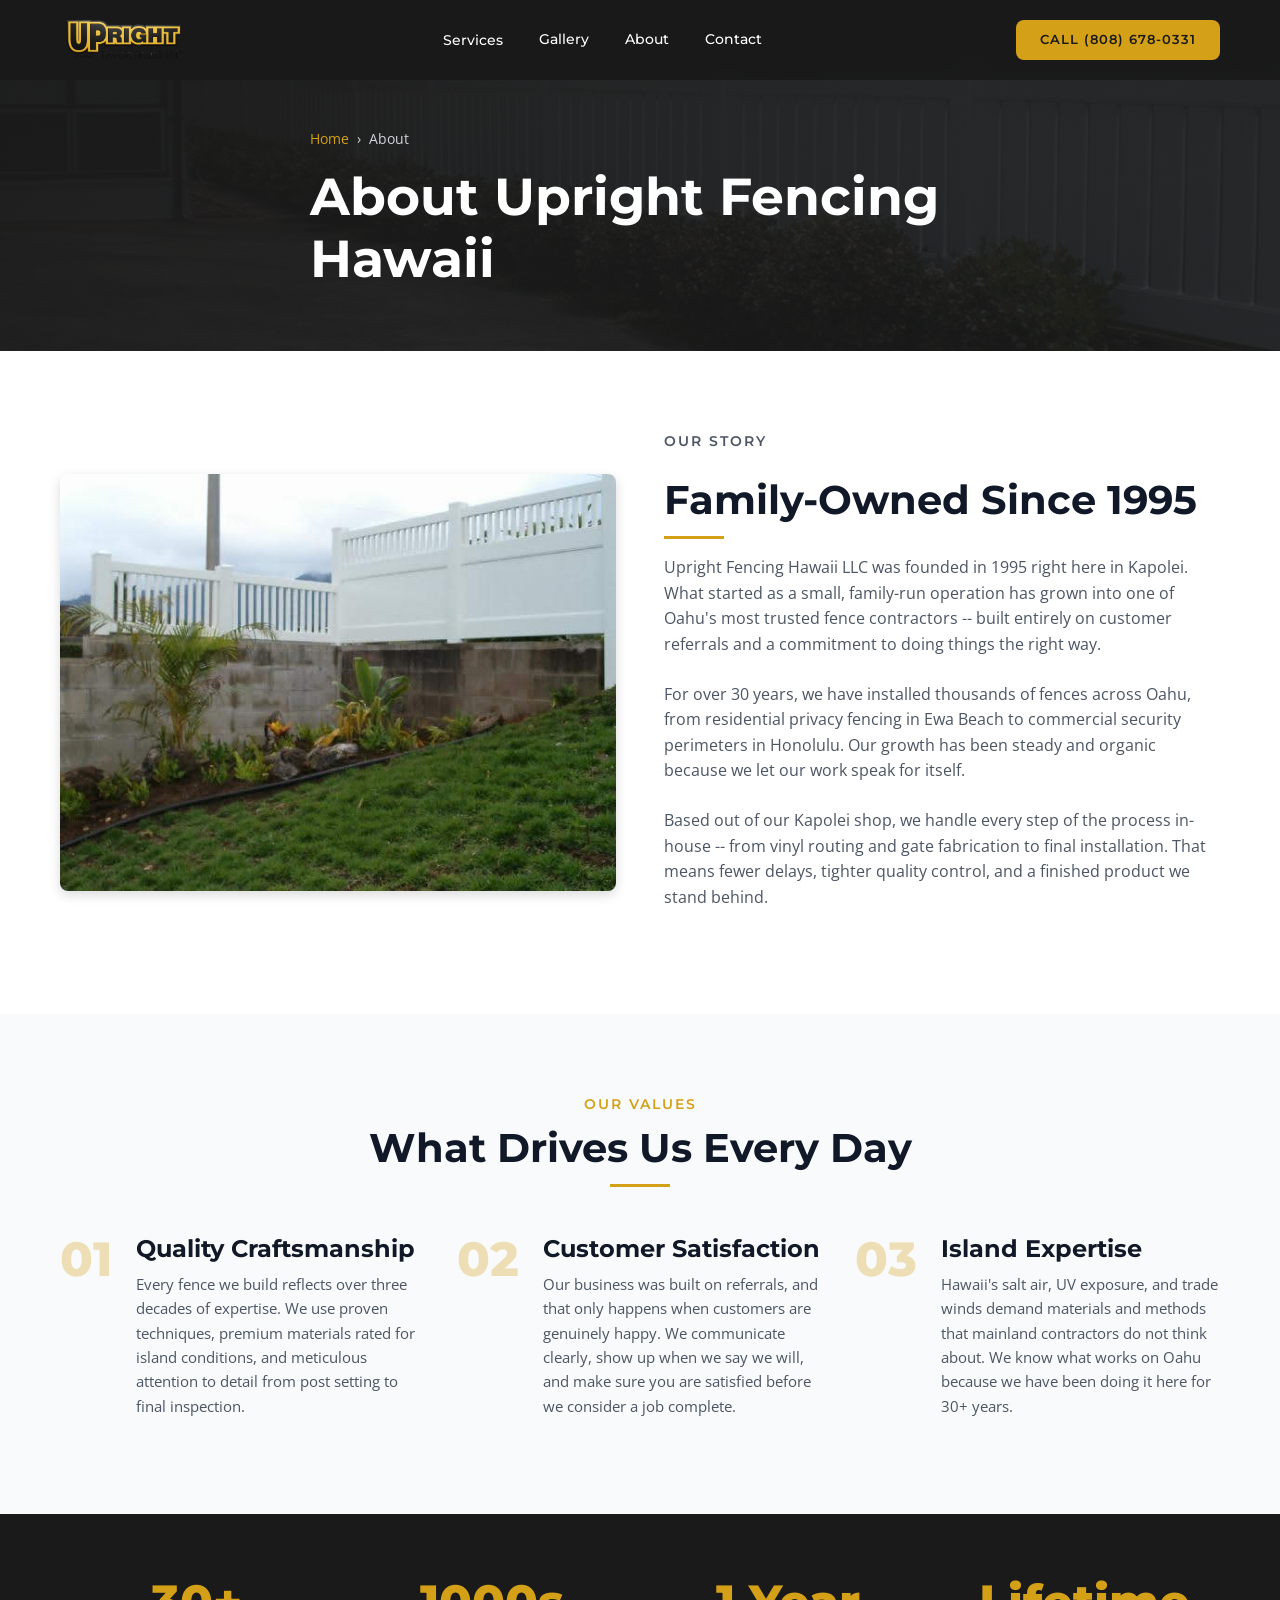
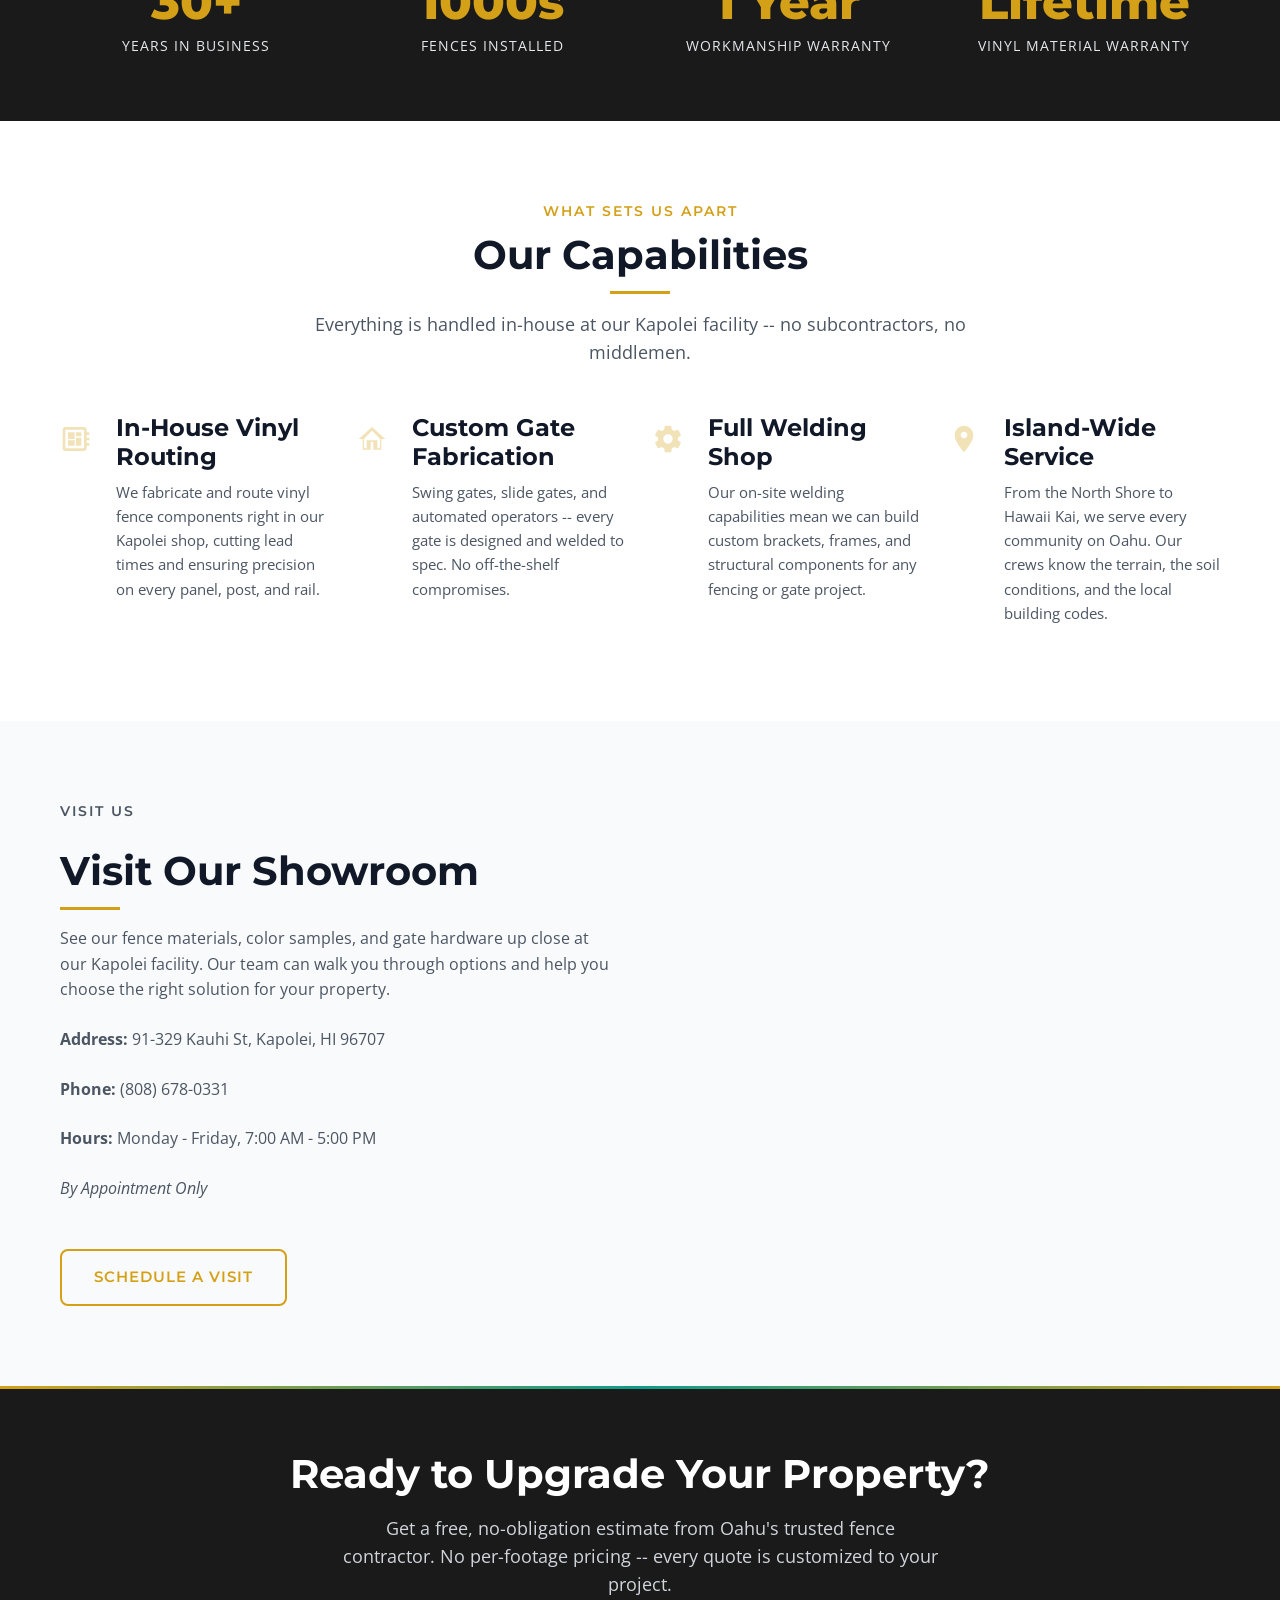
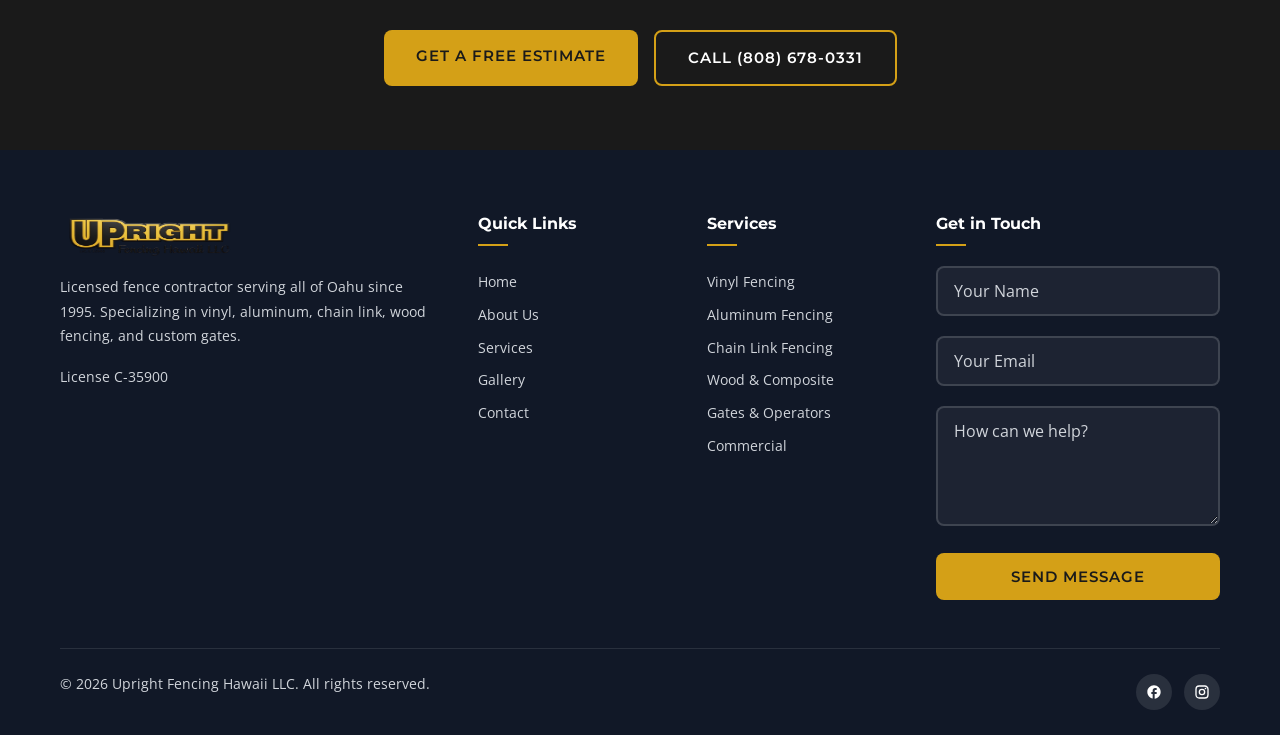
==== commit 5564a227: "Swap logo to transparent background version (logo-no-bg.png) site-wide Co-Authored-By: Claude Opus 4" ====
--- a/about.html
+++ b/about.html
@@ -66,14 +66,14 @@
 <body>
   <!-- Preloader -->
   <div class="preloader" aria-hidden="true">
-    <img src="images/upright-logo.jpg" alt="Upright Fencing Hawaii" width="280" height="108">
+    <img src="images/logo-no-bg.png" alt="Upright Fencing Hawaii" width="280" height="108">
   </div>
 
   <!-- Header -->
   <header class="site-header">
     <div class="header-inner">
       <a href="index.html" class="header-logo">
-        <img src="images/upright-logo.jpg" alt="Upright Fencing Hawaii LLC" width="200" height="77">
+        <img src="images/logo-no-bg.png" alt="Upright Fencing Hawaii LLC" width="200" height="77">
       </a>
 
       <nav class="nav-links">
@@ -302,7 +302,7 @@
     <div class="container">
       <div class="footer-grid">
         <div class="footer-brand">
-          <img src="images/upright-logo.jpg" alt="Upright Fencing Hawaii LLC" width="180" height="69">
+          <img src="images/logo-no-bg.png" alt="Upright Fencing Hawaii LLC" width="180" height="69">
           <p>Licensed fence contractor serving all of Oahu since 1995. Specializing in vinyl, aluminum, chain link, wood fencing, and custom gates.</p>
           <p style="margin-top: 0.5rem; font-size: 0.85rem;">License C-35900</p>
         </div>
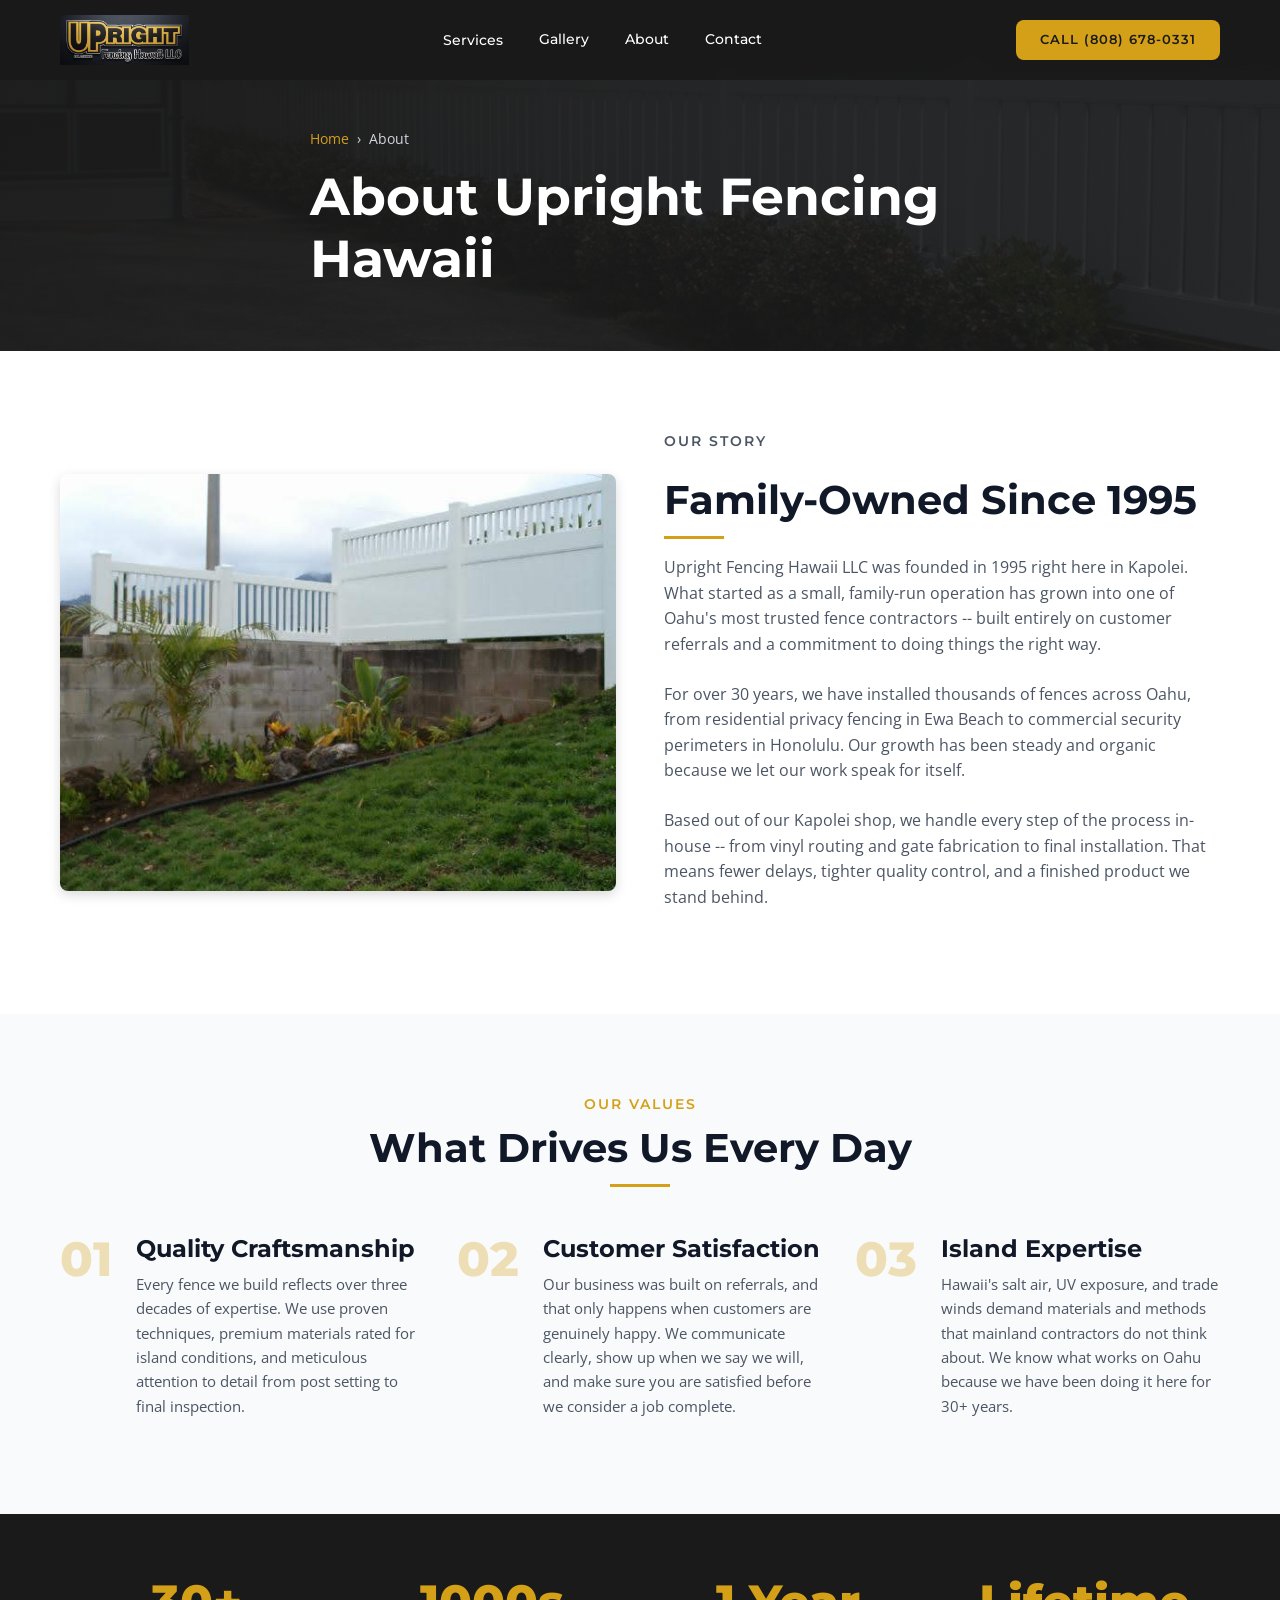
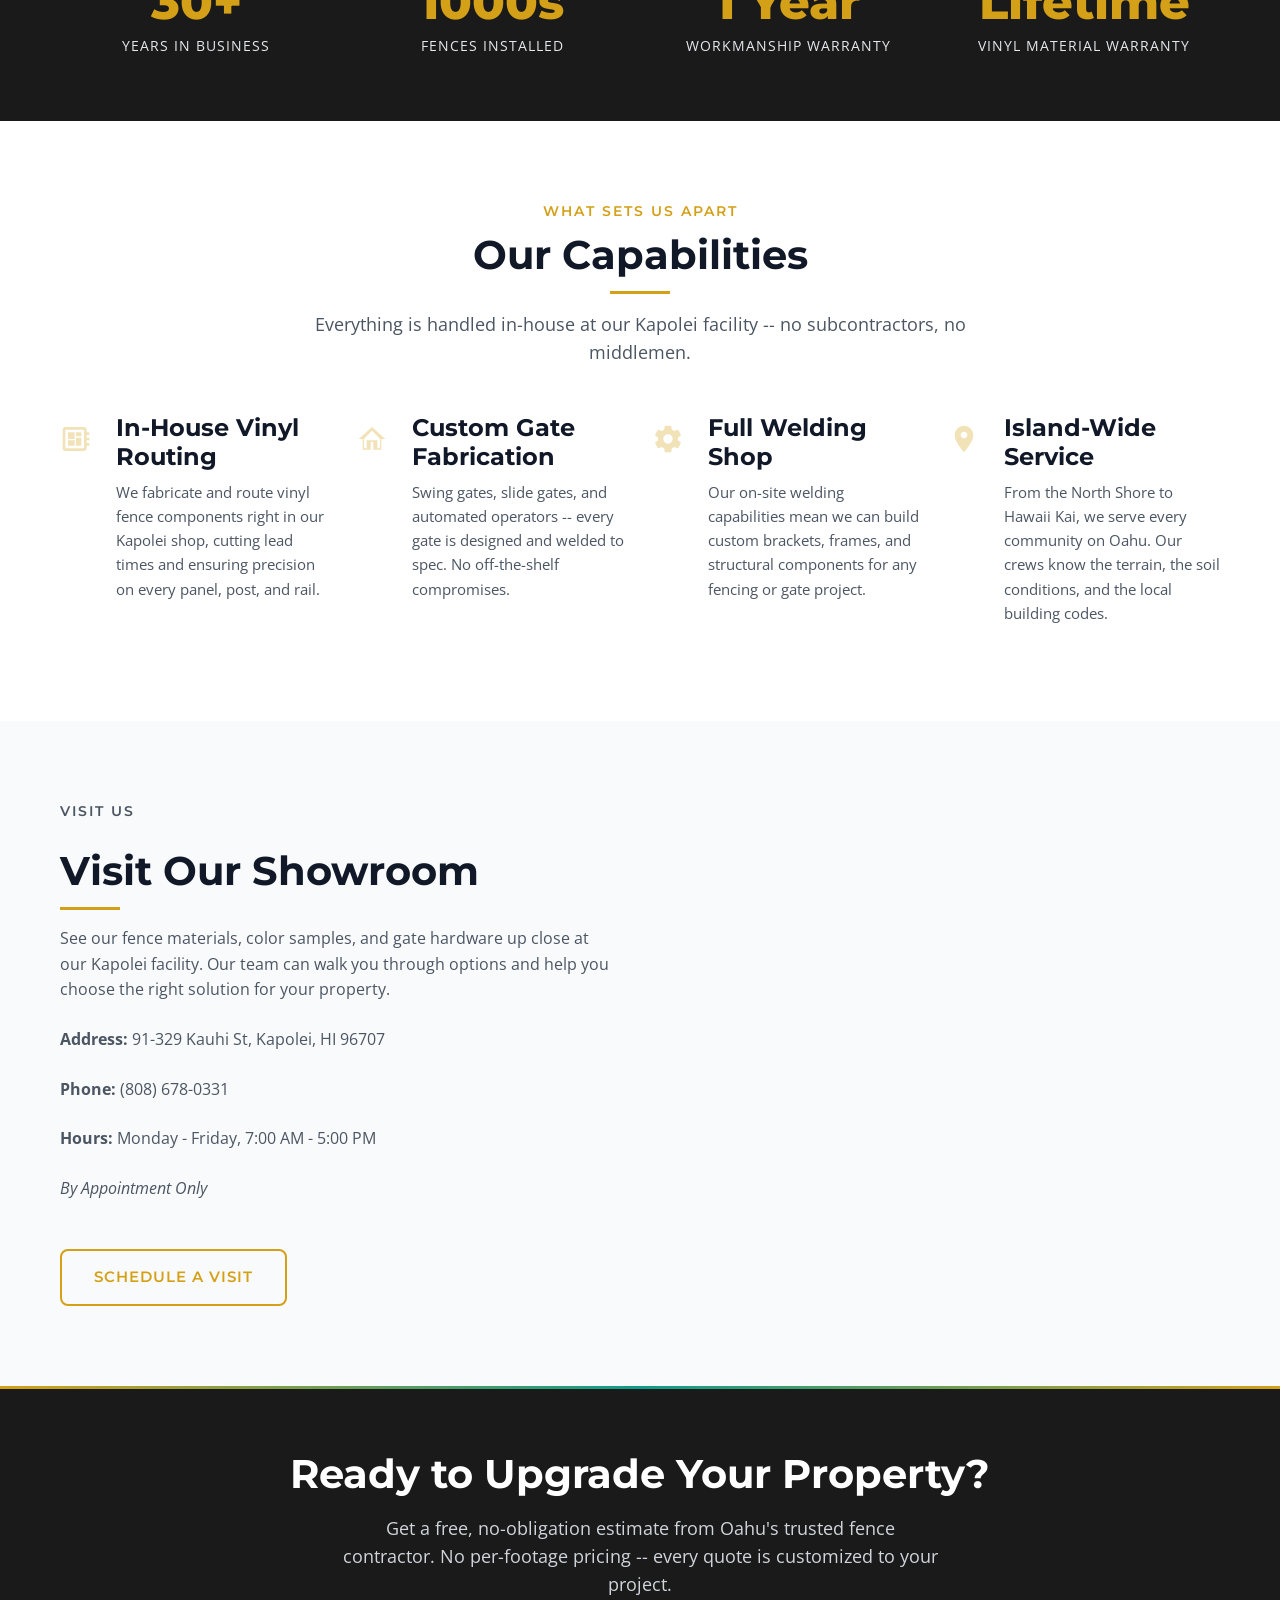
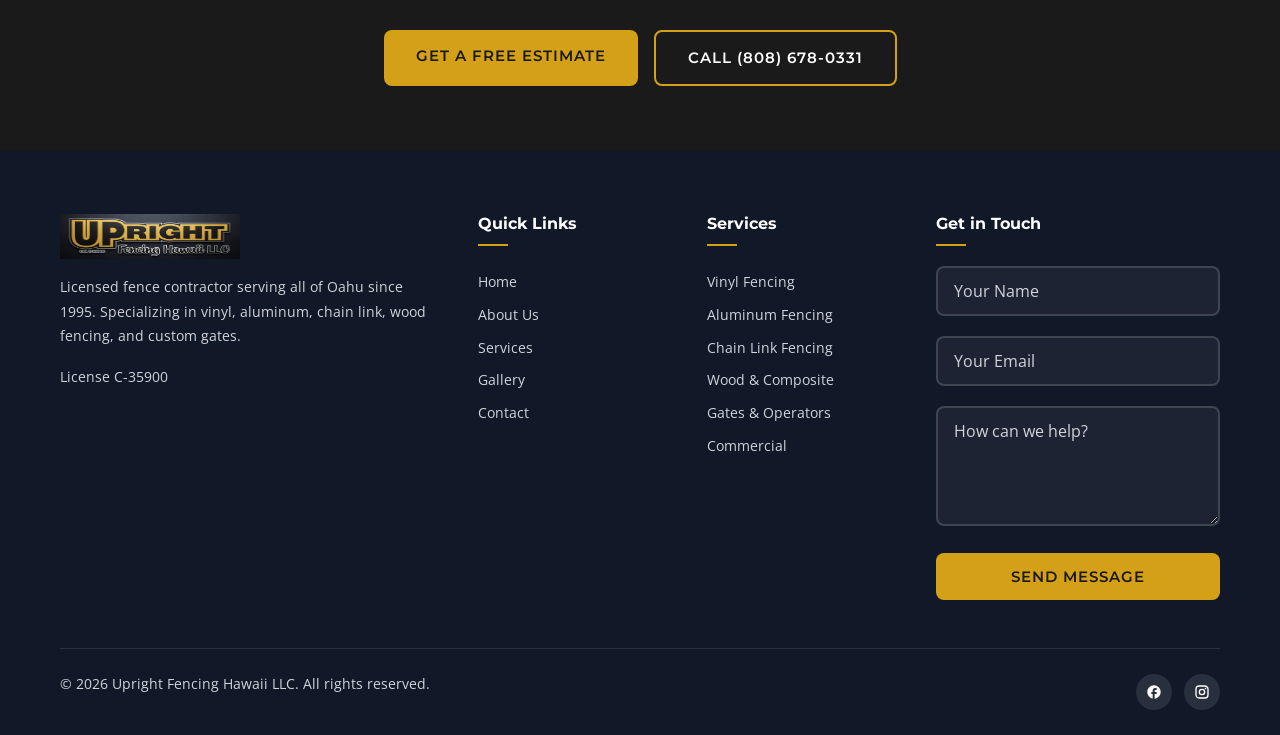
==== commit 7a5ae1af: "Swap logo to logo-no-bg.jpg for better visibility on dark backgrounds Co-Authored-By: Claude Opus 4." ====
--- a/about.html
+++ b/about.html
@@ -66,14 +66,14 @@
 <body>
   <!-- Preloader -->
   <div class="preloader" aria-hidden="true">
-    <img src="images/logo-no-bg.png" alt="Upright Fencing Hawaii" width="280" height="108">
+    <img src="images/logo-no-bg.jpg" alt="Upright Fencing Hawaii" width="280" height="108">
   </div>
 
   <!-- Header -->
   <header class="site-header">
     <div class="header-inner">
       <a href="index.html" class="header-logo">
-        <img src="images/logo-no-bg.png" alt="Upright Fencing Hawaii LLC" width="200" height="77">
+        <img src="images/logo-no-bg.jpg" alt="Upright Fencing Hawaii LLC" width="200" height="77">
       </a>
 
       <nav class="nav-links">
@@ -302,7 +302,7 @@
     <div class="container">
       <div class="footer-grid">
         <div class="footer-brand">
-          <img src="images/logo-no-bg.png" alt="Upright Fencing Hawaii LLC" width="180" height="69">
+          <img src="images/logo-no-bg.jpg" alt="Upright Fencing Hawaii LLC" width="180" height="69">
           <p>Licensed fence contractor serving all of Oahu since 1995. Specializing in vinyl, aluminum, chain link, wood fencing, and custom gates.</p>
           <p style="margin-top: 0.5rem; font-size: 0.85rem;">License C-35900</p>
         </div>
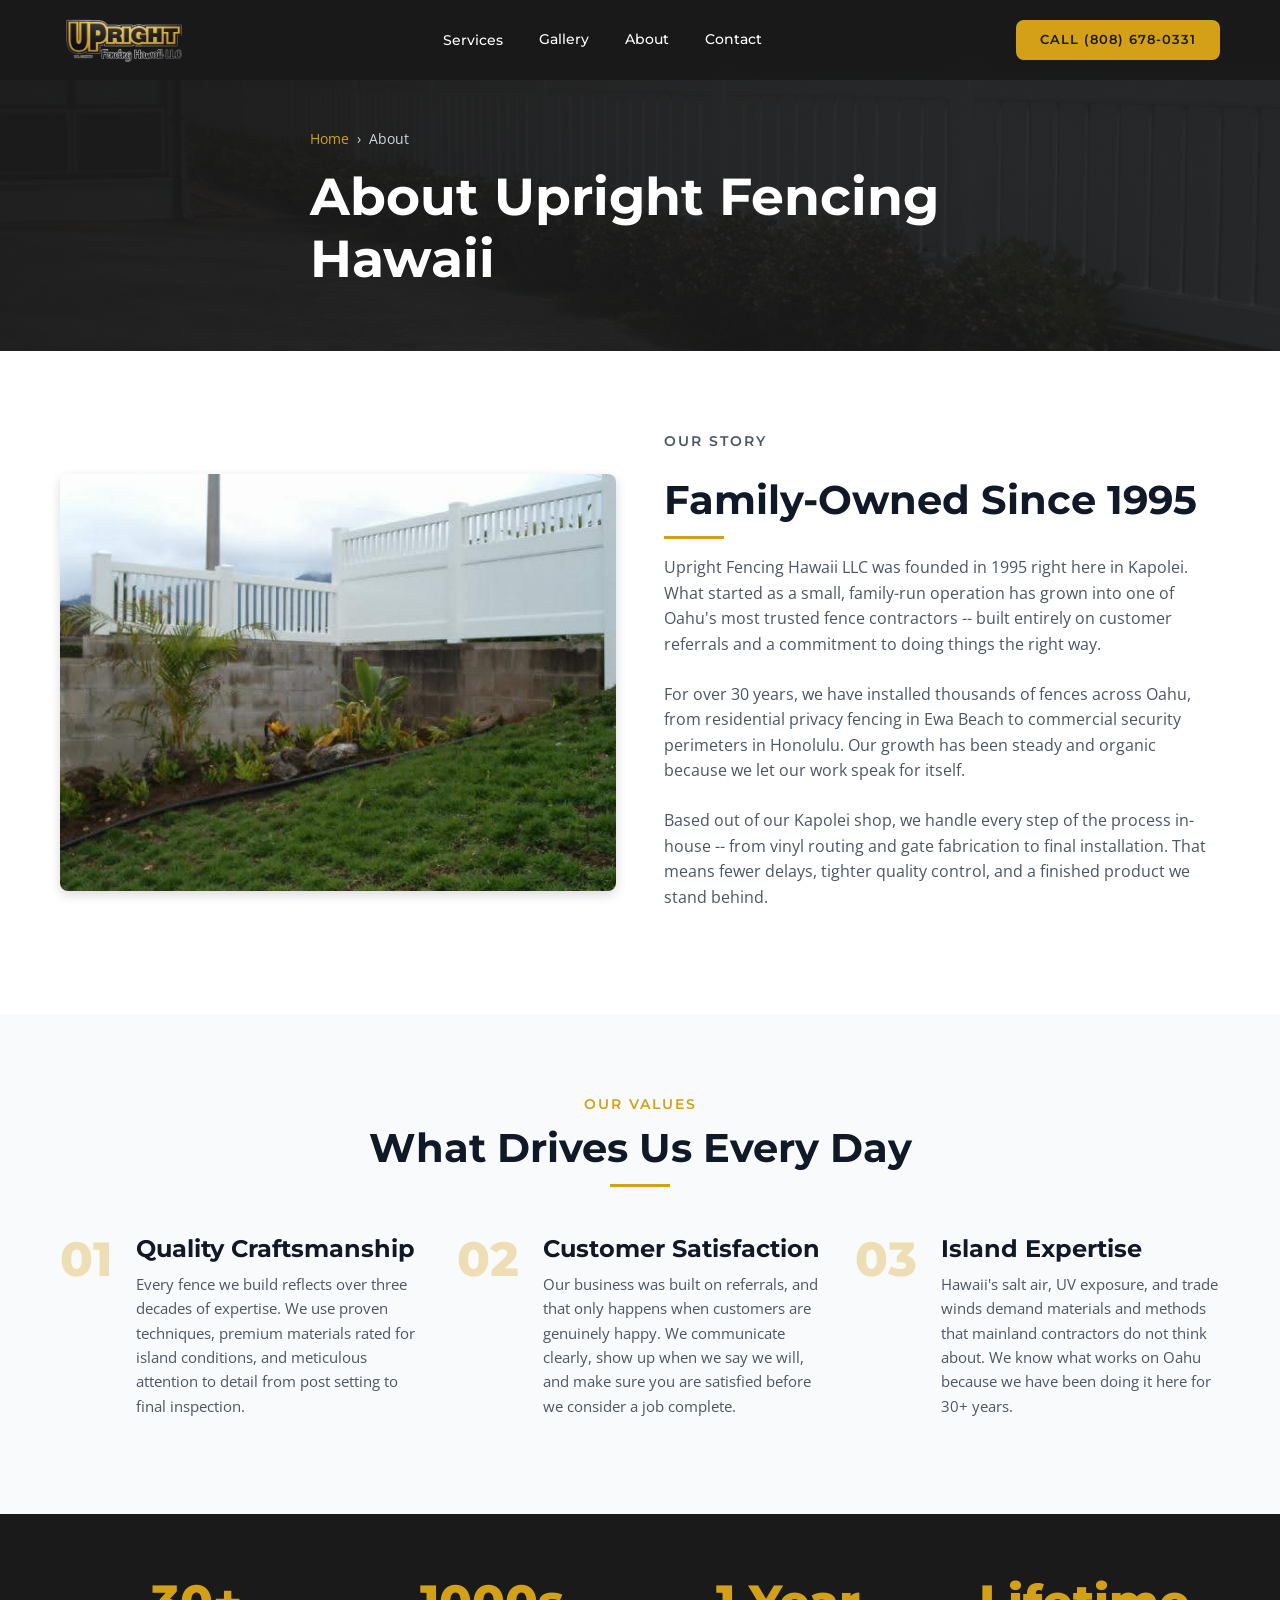
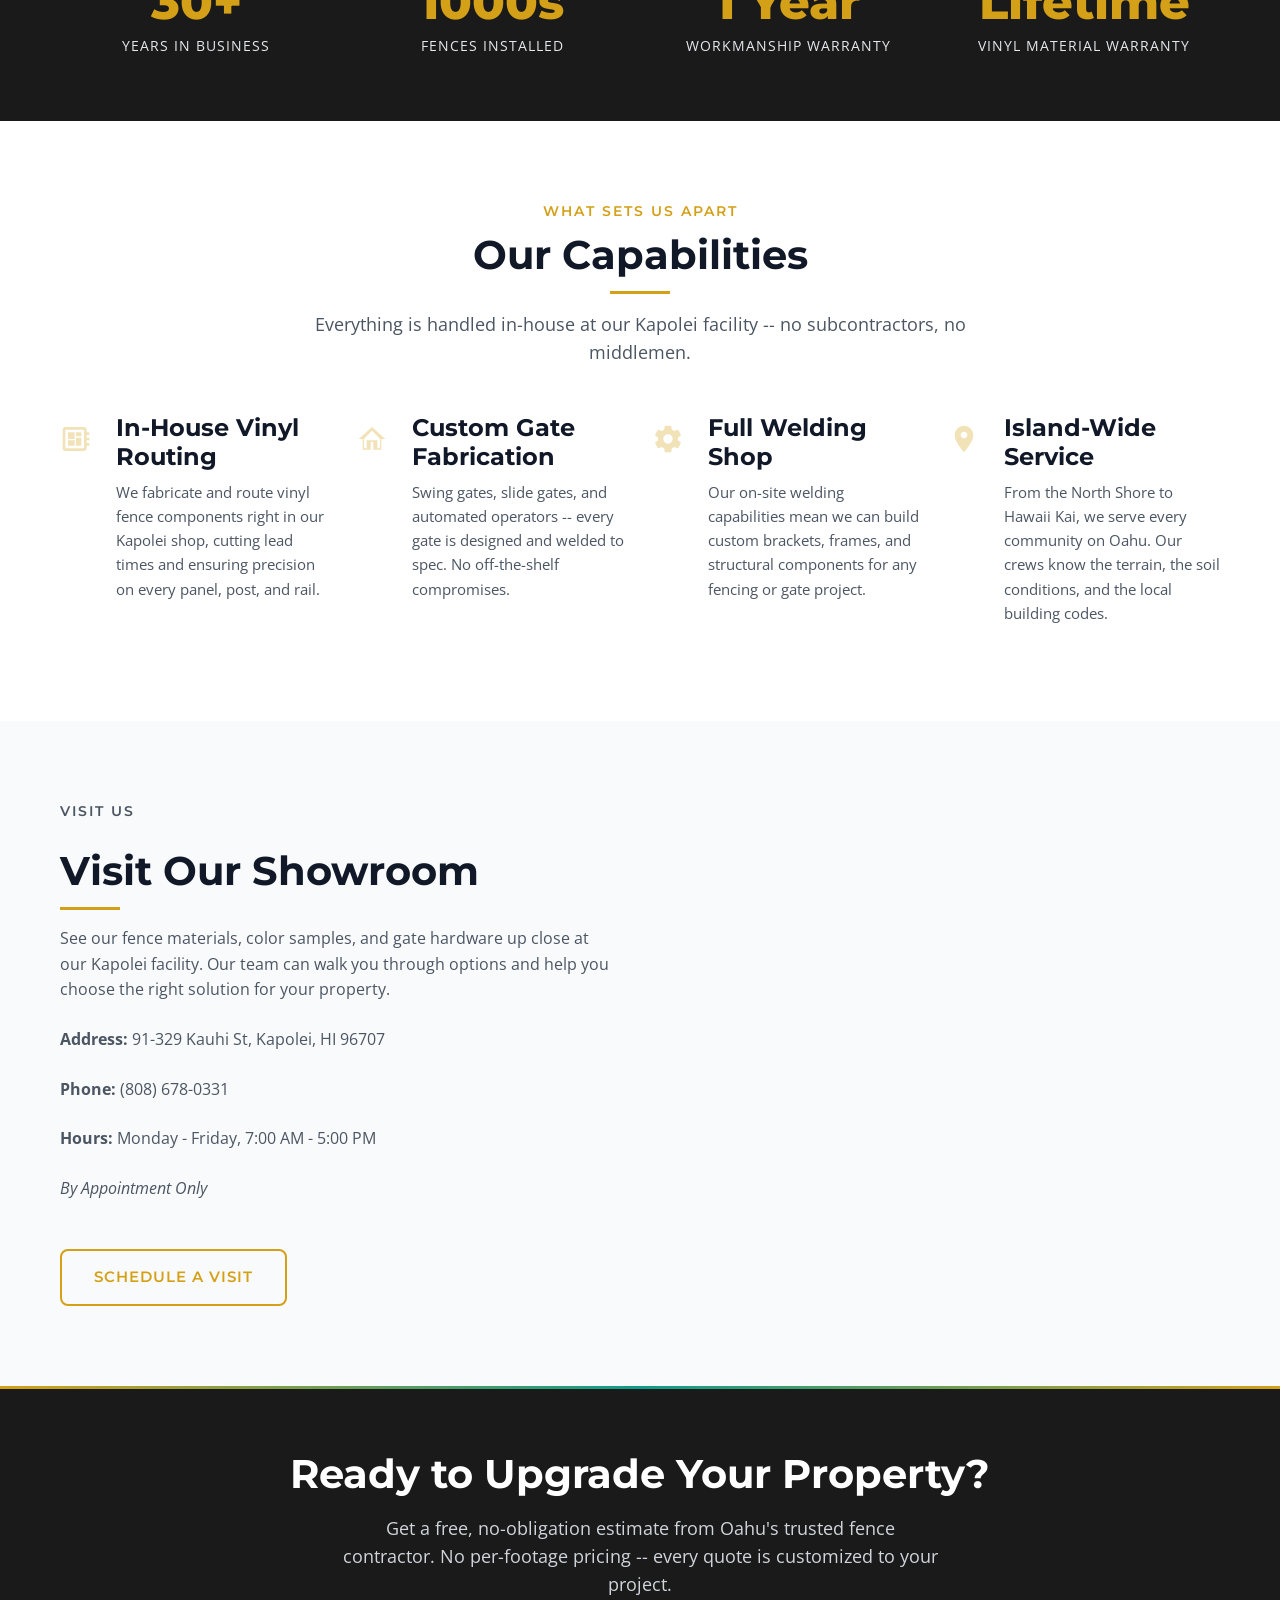
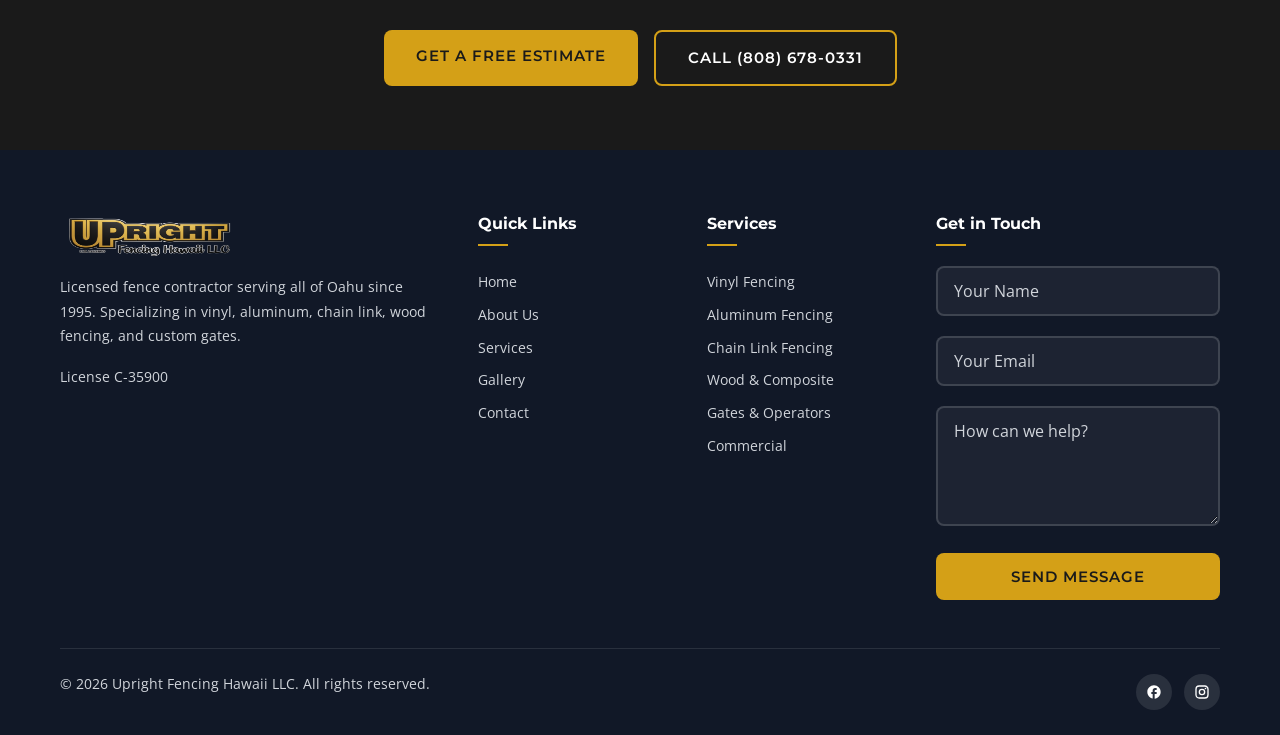
==== commit e79eb0d0: "Use updated logo-no-bg.png site-wide, add prominent hero logo above H1 Co-Authored-By: Claude Opus 4" ====
--- a/about.html
+++ b/about.html
@@ -66,14 +66,14 @@
 <body>
   <!-- Preloader -->
   <div class="preloader" aria-hidden="true">
-    <img src="images/logo-no-bg.jpg" alt="Upright Fencing Hawaii" width="280" height="108">
+    <img src="images/logo-no-bg.png" alt="Upright Fencing Hawaii" width="280" height="108">
   </div>
 
   <!-- Header -->
   <header class="site-header">
     <div class="header-inner">
       <a href="index.html" class="header-logo">
-        <img src="images/logo-no-bg.jpg" alt="Upright Fencing Hawaii LLC" width="200" height="77">
+        <img src="images/logo-no-bg.png" alt="Upright Fencing Hawaii LLC" width="200" height="77">
       </a>
 
       <nav class="nav-links">
@@ -302,7 +302,7 @@
     <div class="container">
       <div class="footer-grid">
         <div class="footer-brand">
-          <img src="images/logo-no-bg.jpg" alt="Upright Fencing Hawaii LLC" width="180" height="69">
+          <img src="images/logo-no-bg.png" alt="Upright Fencing Hawaii LLC" width="180" height="69">
           <p>Licensed fence contractor serving all of Oahu since 1995. Specializing in vinyl, aluminum, chain link, wood fencing, and custom gates.</p>
           <p style="margin-top: 0.5rem; font-size: 0.85rem;">License C-35900</p>
         </div>
--- a/css/style.css
+++ b/css/style.css
@@ -513,6 +513,7 @@
   max-width: 700px;
 }
 
+.hero-logo {  display: block;  max-width: 360px;  width: 100%;  height: auto;  margin: 0 auto 1.5rem;  filter: drop-shadow(0 4px 12px rgba(0,0,0,0.5));}@media (max-width: 768px) {  .hero-logo {    max-width: 260px;  }}
 .hero h1 {
   color: var(--white);
   margin-bottom: 1.25rem;
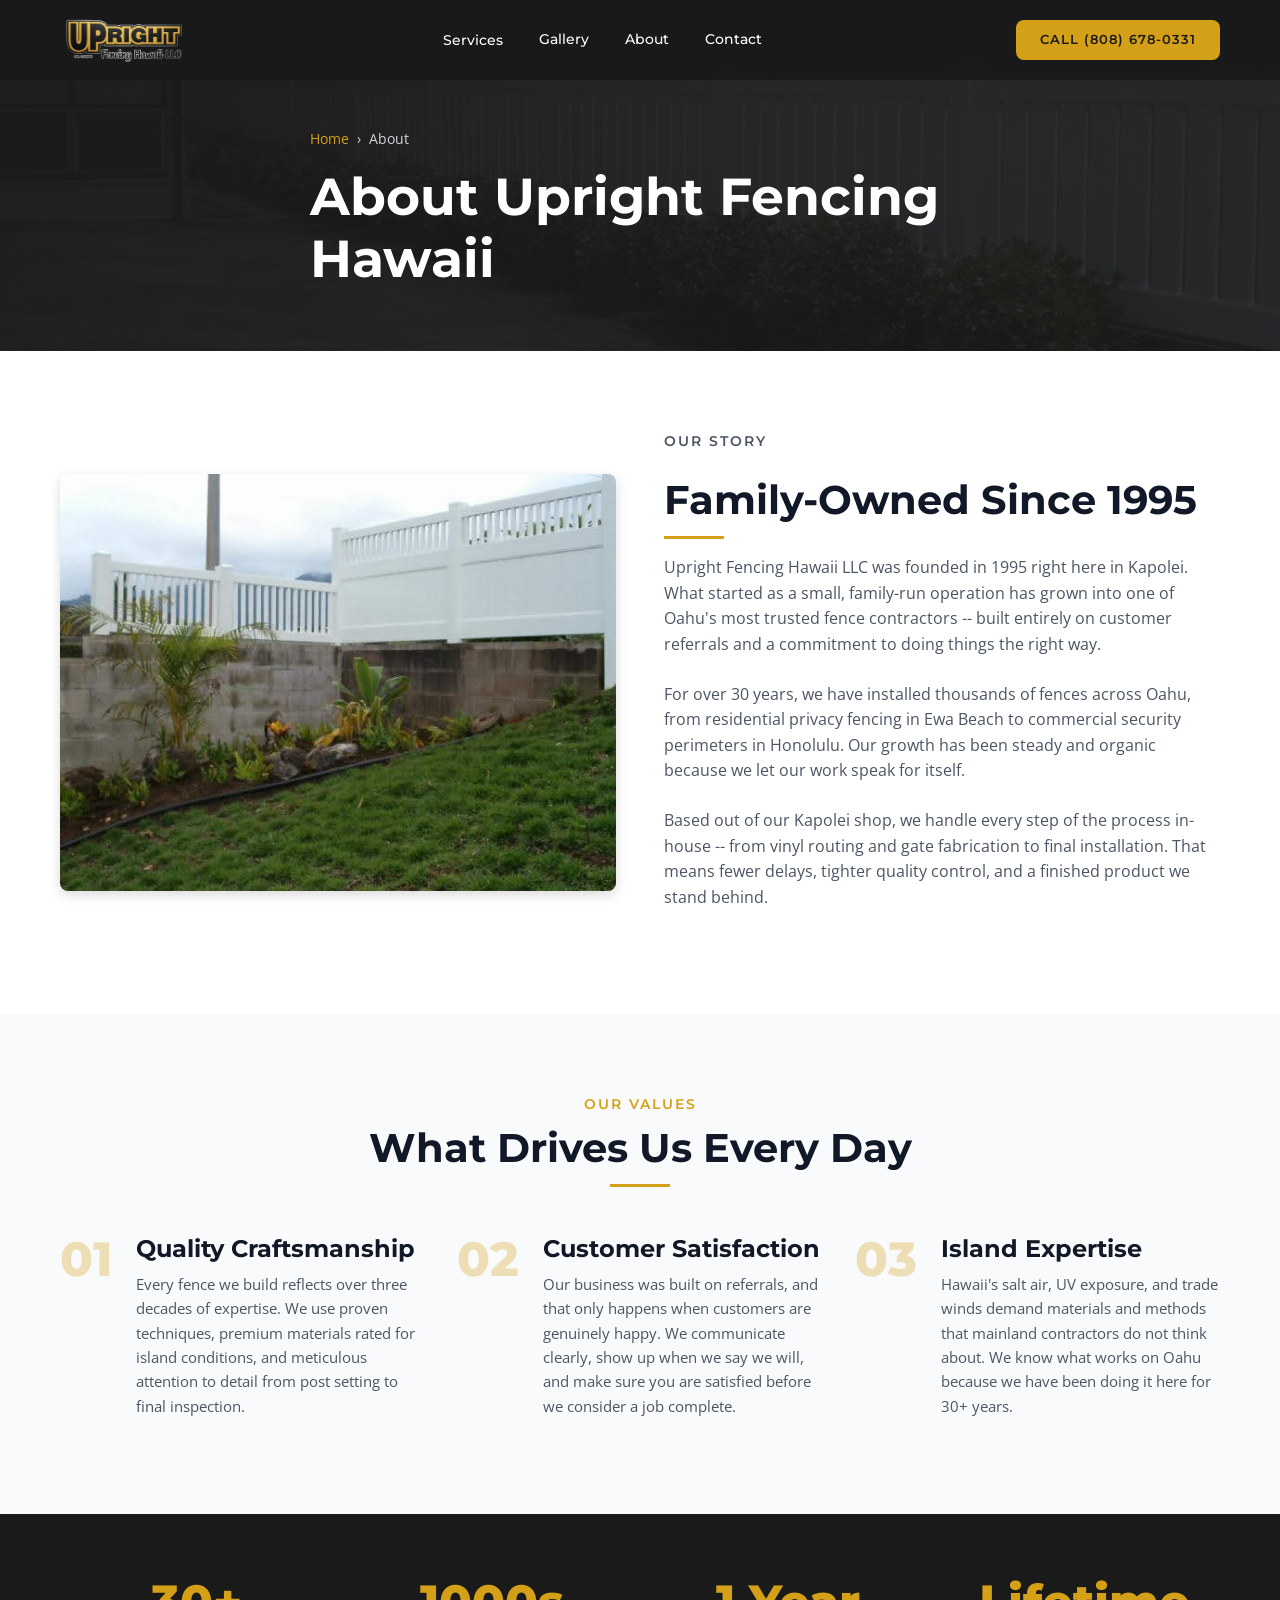
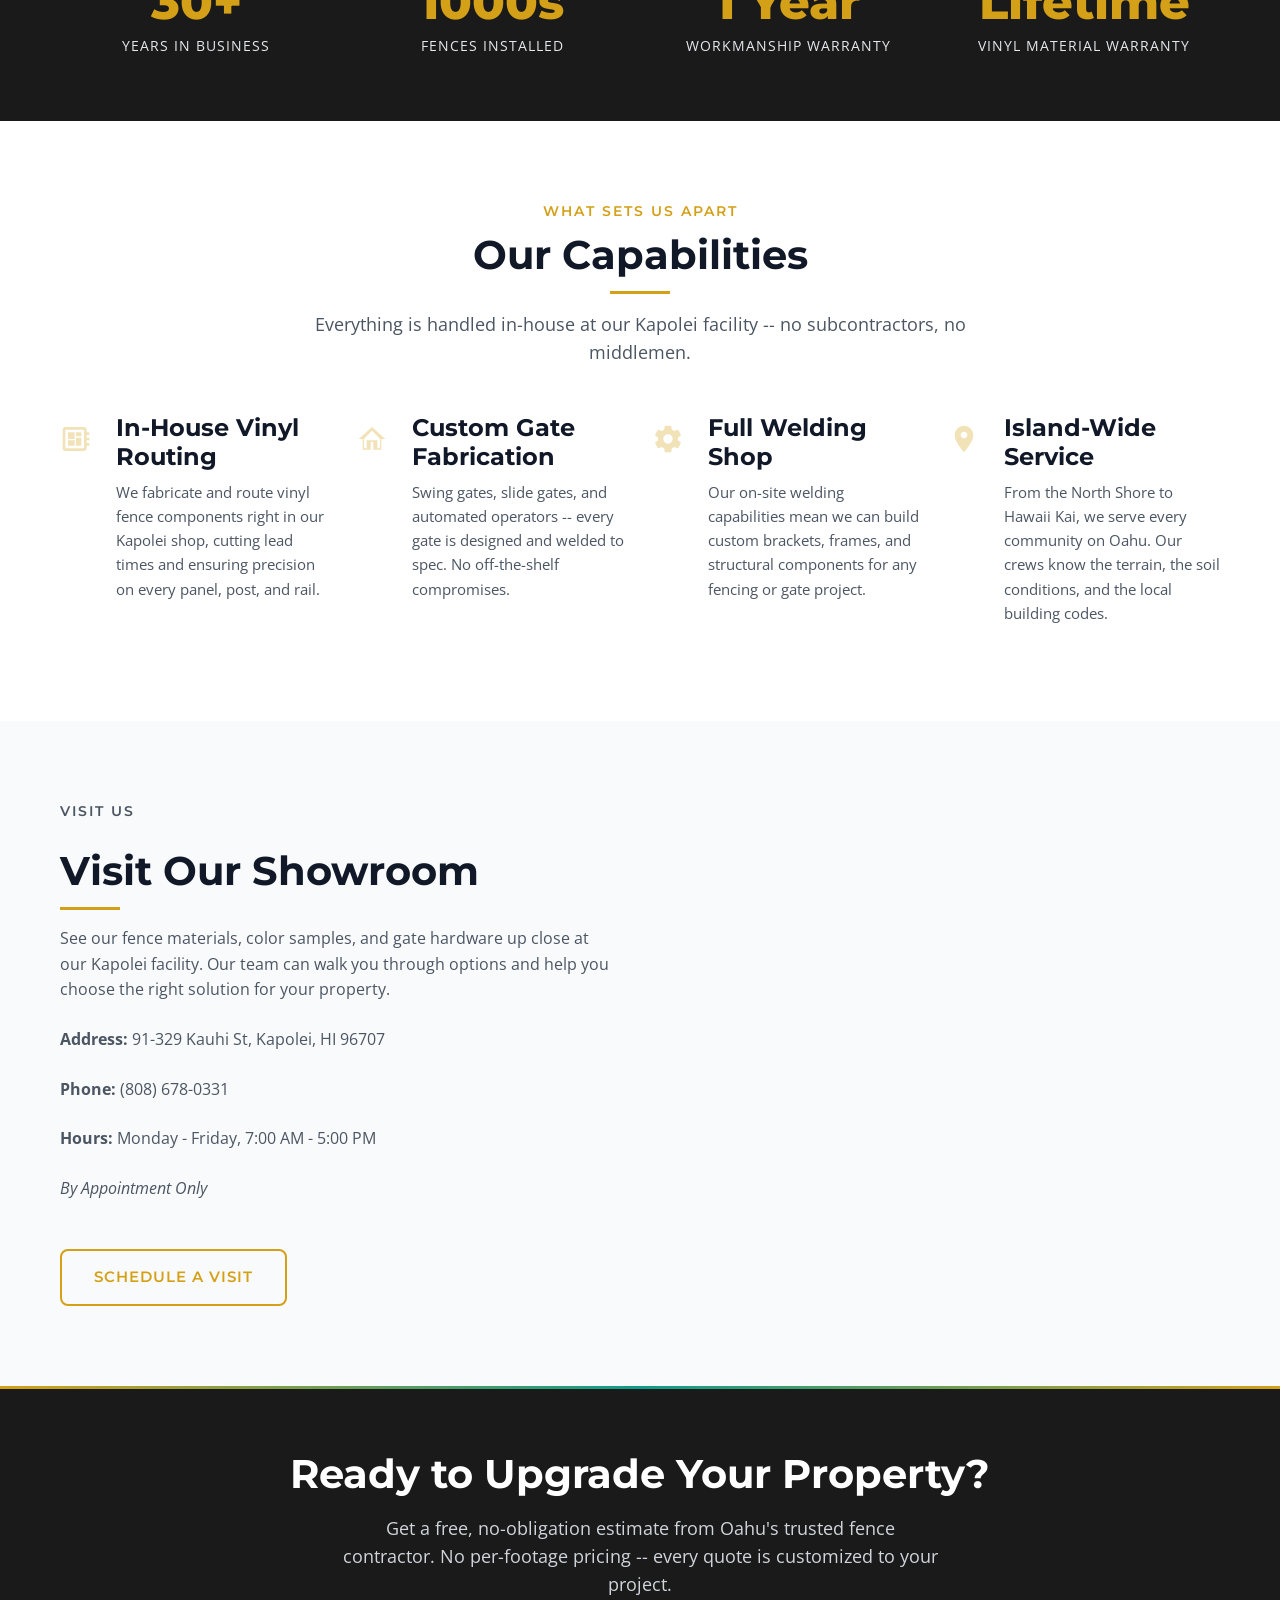
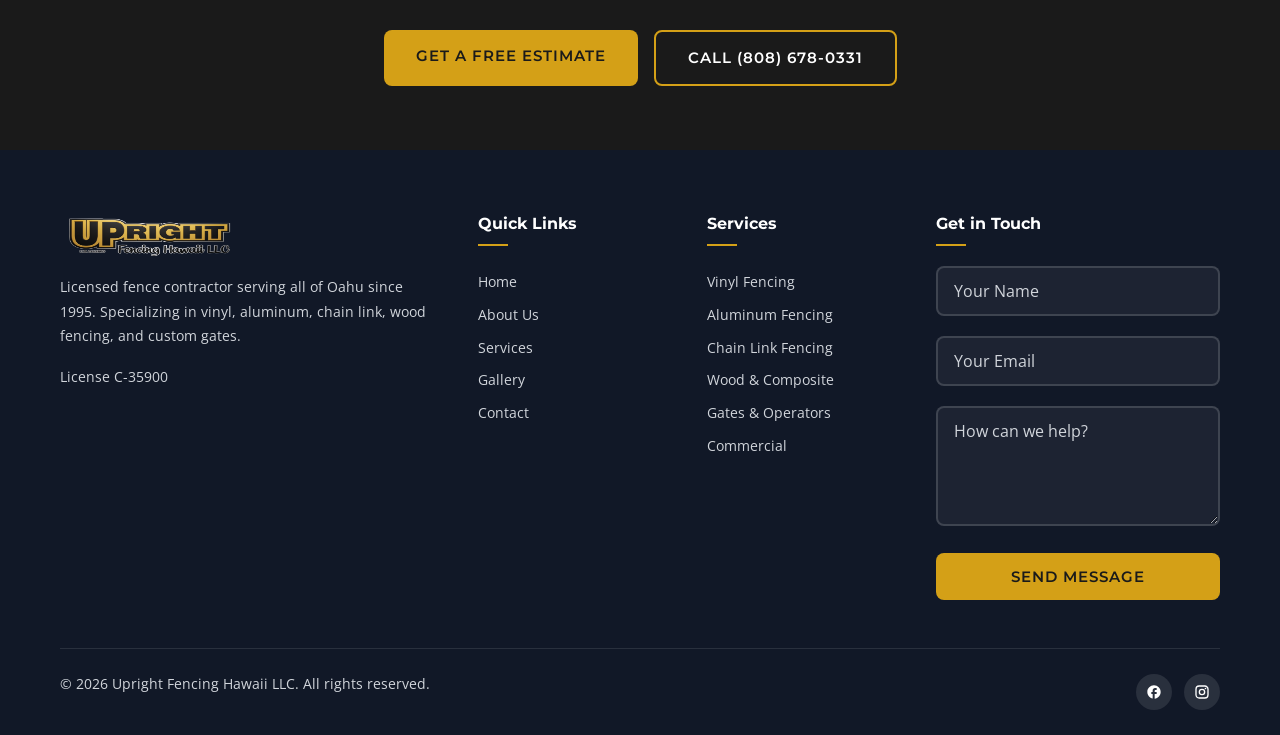
==== commit 540787d8: "Remove preloader interstitial for faster page loads Co-Authored-By: Claude Opus 4.6 <noreply@anthrop" ====
--- a/about.html
+++ b/about.html
@@ -64,10 +64,6 @@
   </script>
 </head>
 <body>
-  <!-- Preloader -->
-  <div class="preloader" aria-hidden="true">
-    <img src="images/logo-no-bg.png" alt="Upright Fencing Hawaii" width="280" height="108">
-  </div>
 
   <!-- Header -->
   <header class="site-header">
@@ -332,7 +328,7 @@
 
         <div class="footer-col footer-contact">
           <h4>Get in Touch</h4>
-          <form action="https://formspree.io/f/YOUR_FORM_ID" method="POST">
+          <form action="https://formspree.io/f/xyezjokl" method="POST">
             <div class="form-group">
               <input type="text" name="name" placeholder="Your Name" required>
             </div>
--- a/css/style.css
+++ b/css/style.css
@@ -233,45 +233,6 @@
   color: var(--black);
 }
 
-/* --- Preloader --- */
-.preloader {
-  position: fixed;
-  top: 0;
-  left: 0;
-  width: 100%;
-  height: 100%;
-  background: var(--black);
-  display: flex;
-  align-items: center;
-  justify-content: center;
-  z-index: 9999;
-  transition: opacity 0.5s ease, visibility 0.5s ease;
-}
-
-.preloader.hidden {
-  opacity: 0;
-  visibility: hidden;
-  pointer-events: none;
-}
-
-.preloader img {
-  max-width: 280px;
-  animation: preloaderPulse 1.5s ease-in-out infinite;
-}
-
-@keyframes preloaderPulse {
-  0%, 100% { opacity: 0.6; transform: scale(0.95); }
-  50% { opacity: 1; transform: scale(1); }
-}
-
-/* Safety Net 1: CSS auto-hide at 4 seconds */
-@keyframes forceHidePreloader {
-  to { opacity: 0; visibility: hidden; pointer-events: none; }
-}
-
-.preloader {
-  animation: forceHidePreloader 0s 4s forwards;
-}
 
 /* --- Header & Navigation --- */
 .site-header {
@@ -1389,7 +1350,6 @@
     scroll-behavior: auto !important;
   }
 
-  .preloader { display: none !important; }
   .reveal { opacity: 1; transform: none; }
   .service-card:hover { transform: none; }
   .btn:hover { transform: none; }
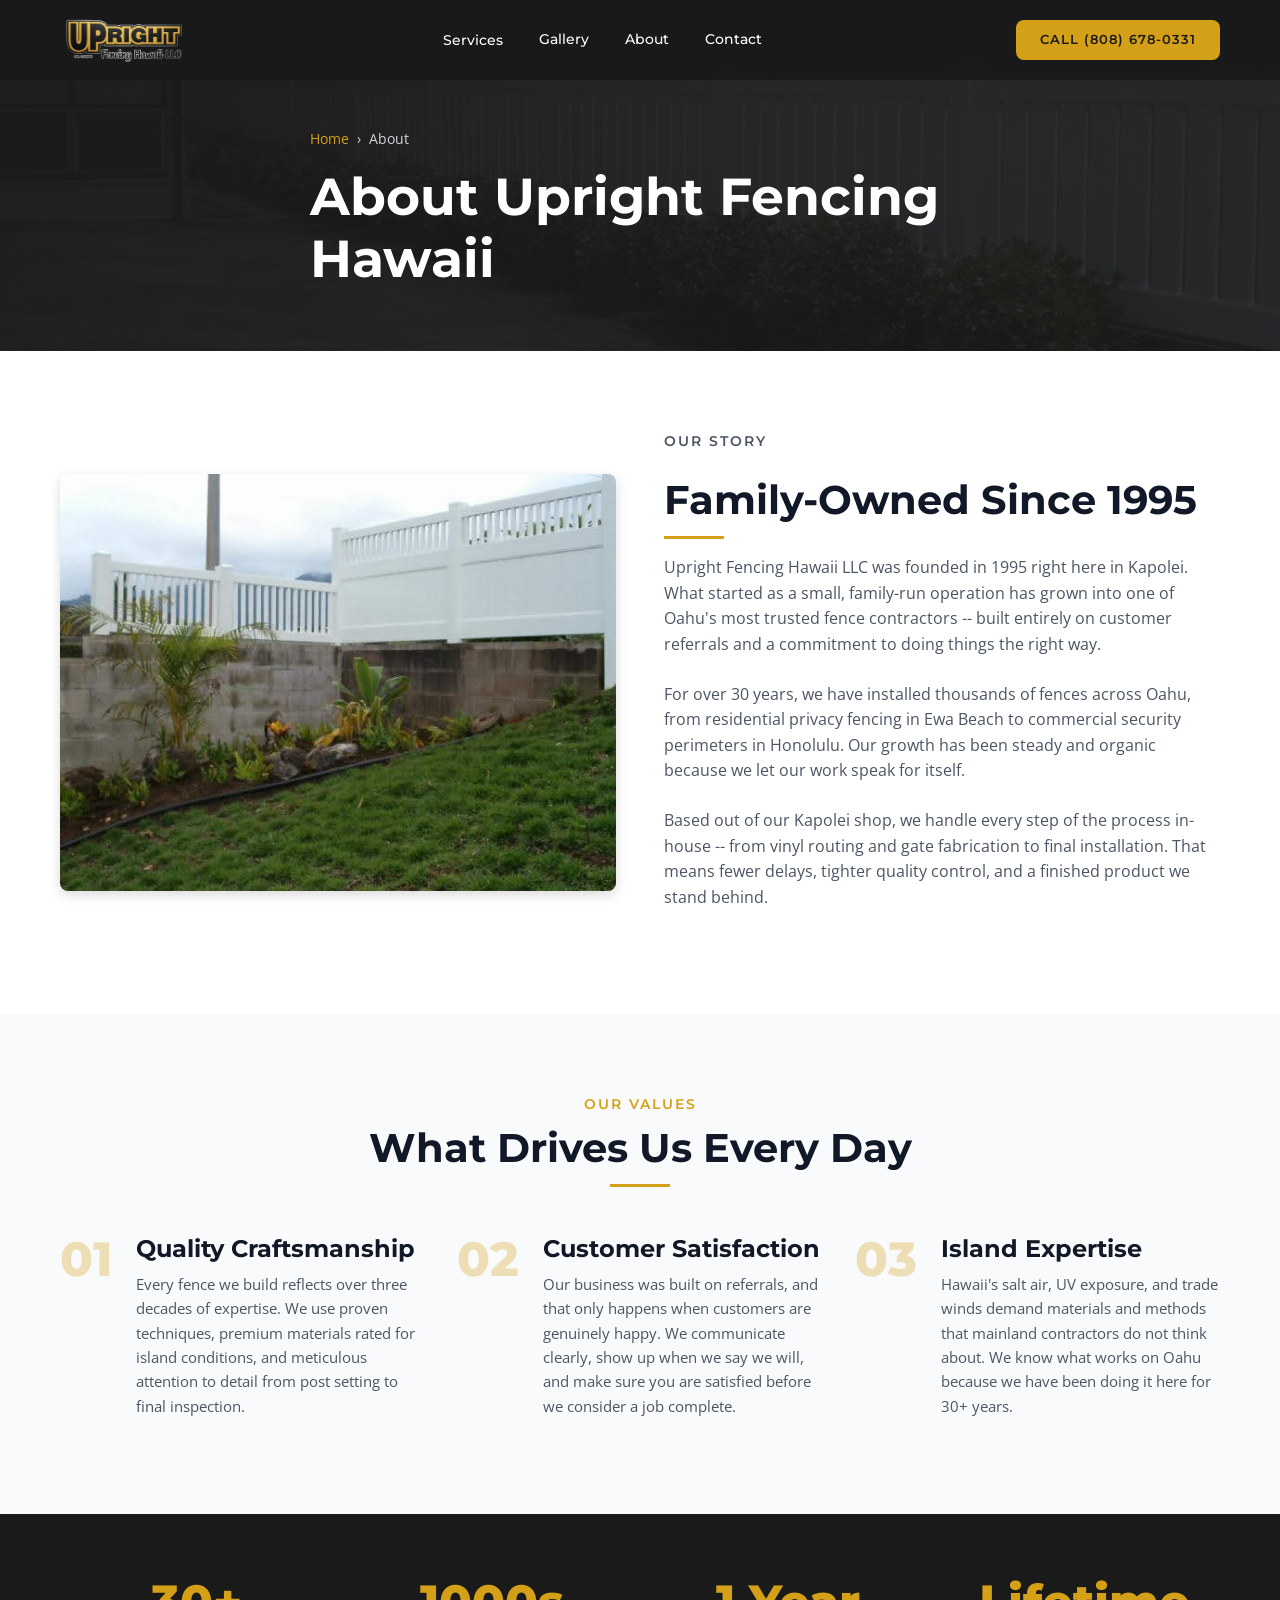
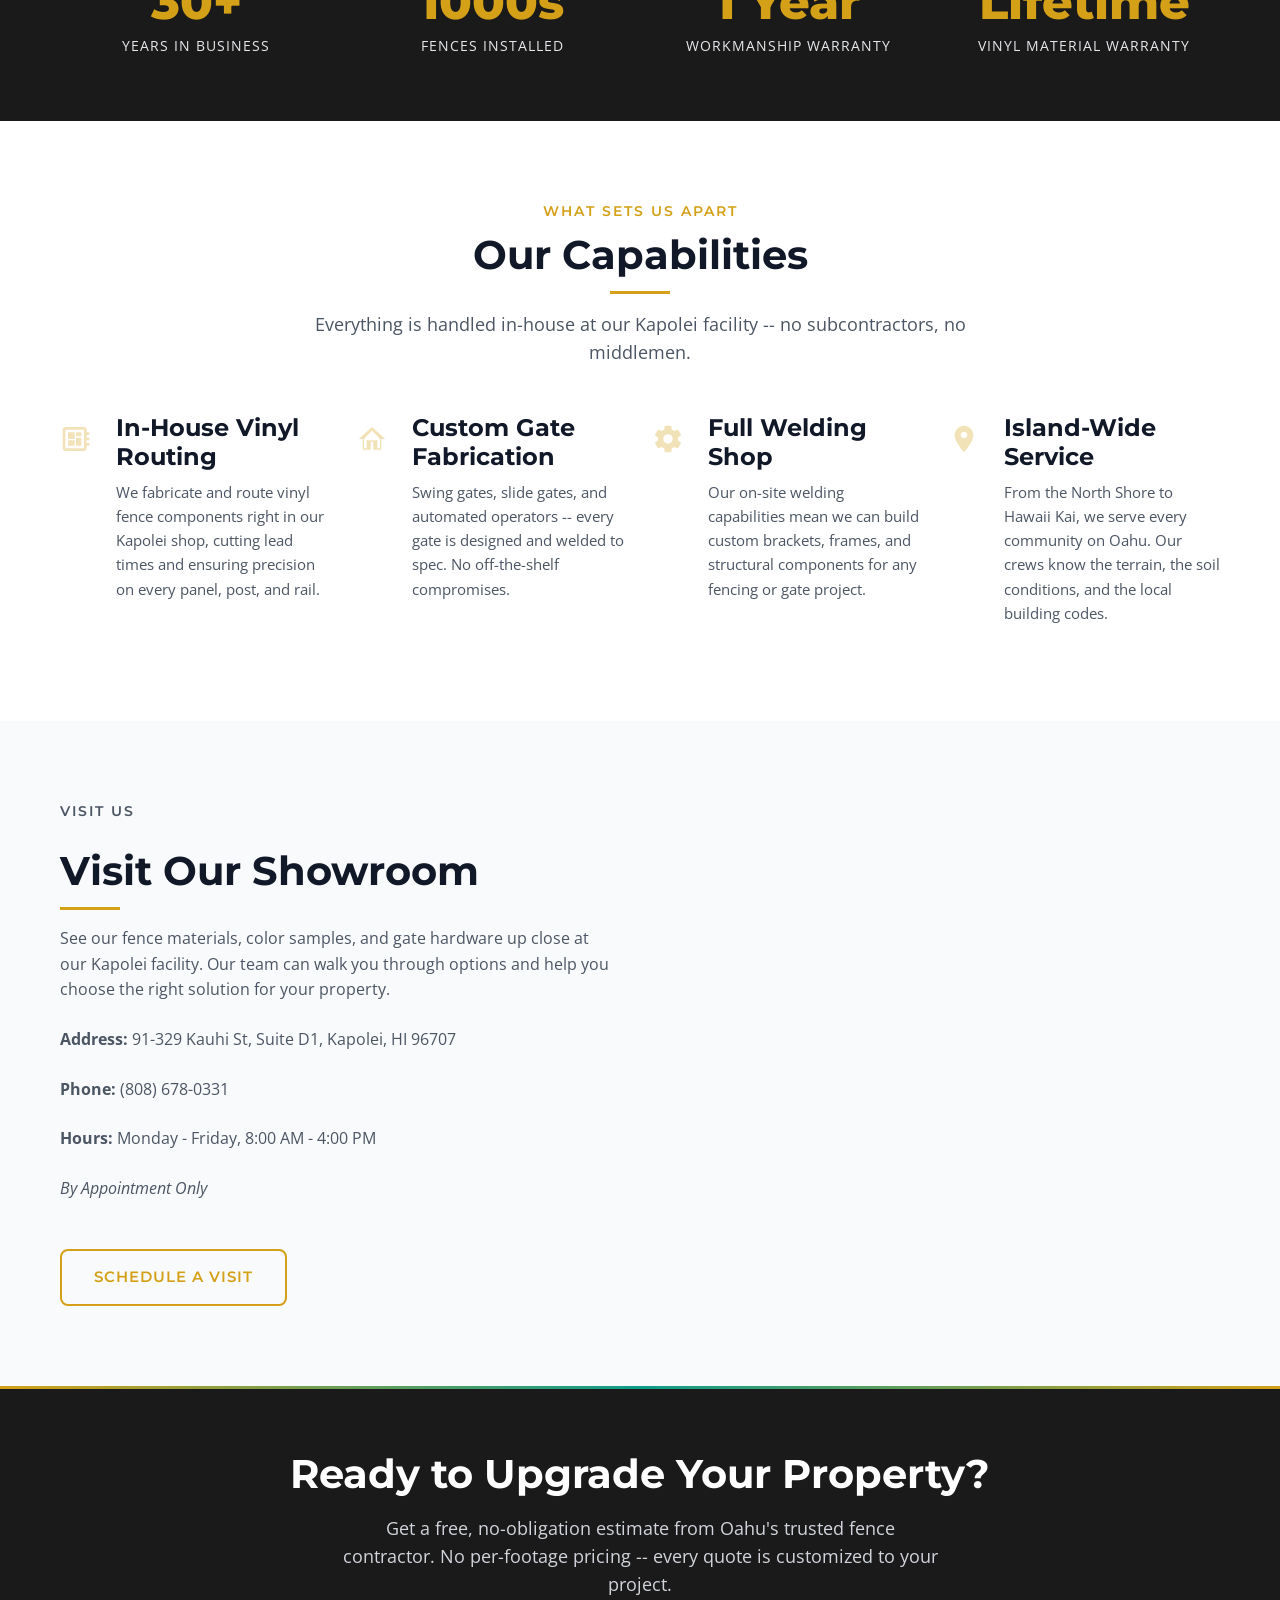
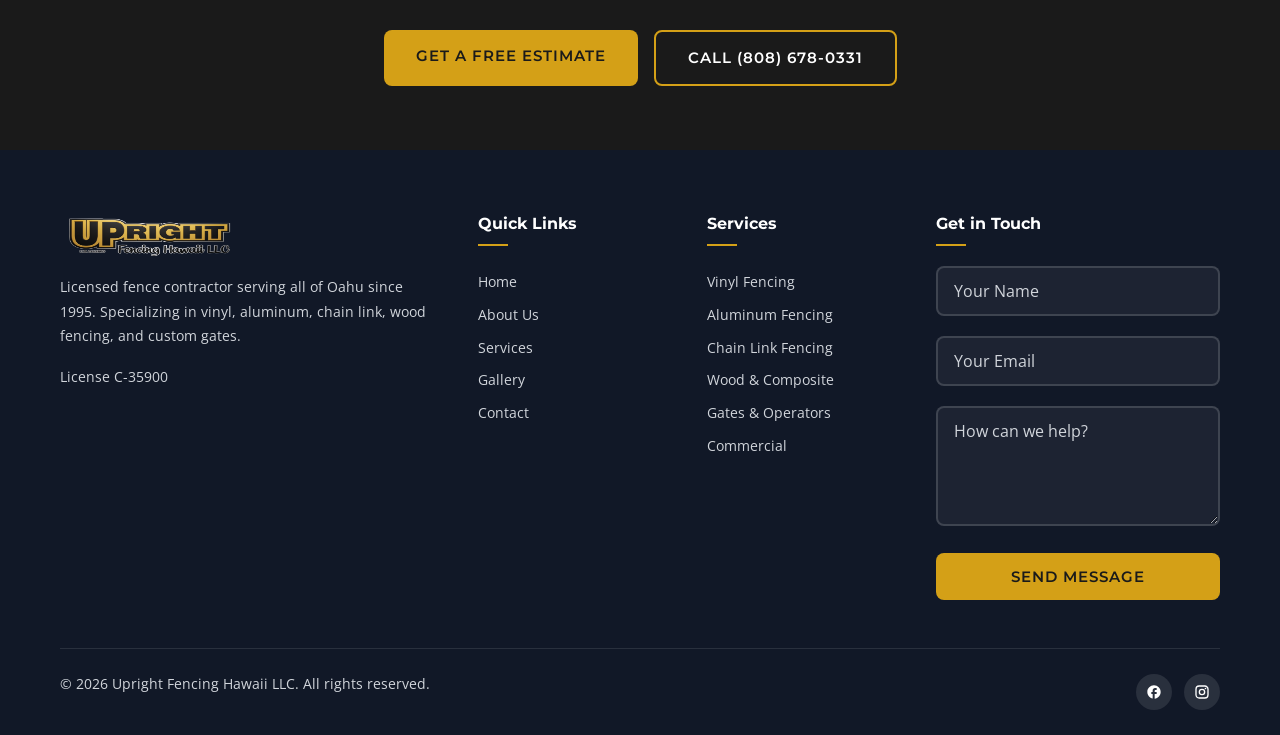
==== commit 180c6f0e: "Update hours to 8AM-4PM and add Suite D1 to address Co-Authored-By: Claude Opus 4.6 <noreply@anthrop" ====
--- a/about.html
+++ b/about.html
@@ -28,7 +28,7 @@
     "telephone": "(808) 678-0331",
     "address": {
       "@type": "PostalAddress",
-      "streetAddress": "91-329 Kauhi Street",
+      "streetAddress": "91-329 Kauhi Street, Suite D1",
       "addressLocality": "Kapolei",
       "addressRegion": "HI",
       "postalCode": "96707",
@@ -46,7 +46,7 @@
     "foundingDate": "1995",
     "description": "Licensed fence contractor serving Oahu since 1995. Specializing in vinyl, aluminum, chain link, wood fencing and custom gates.",
     "priceRange": "$$",
-    "openingHours": "Mo-Fr 07:00-17:00",
+    "openingHours": "Mo-Fr 08:00-16:00",
     "sameAs": [
       "https://www.facebook.com/689388351118284",
       "https://www.instagram.com/uprightfencinghawaii/"
@@ -266,9 +266,9 @@
             <h2>Visit Our Showroom</h2>
             <p>See our fence materials, color samples, and gate hardware up close at our Kapolei facility. Our team can walk you through options and help you choose the right solution for your property.</p>
             <div style="margin-top: 1.5rem;">
-              <p><strong>Address:</strong> 91-329 Kauhi St, Kapolei, HI 96707</p>
+              <p><strong>Address:</strong> 91-329 Kauhi St, Suite D1, Kapolei, HI 96707</p>
               <p><strong>Phone:</strong> <a href="tel:8086780331">(808) 678-0331</a></p>
-              <p><strong>Hours:</strong> Monday - Friday, 7:00 AM - 5:00 PM</p>
+              <p><strong>Hours:</strong> Monday - Friday, 8:00 AM - 4:00 PM</p>
               <p style="margin-top: 1rem; font-style: italic;">By Appointment Only</p>
             </div>
             <a href="contact.html" class="btn btn-outline" style="margin-top: 1.5rem;">Schedule a Visit</a>
